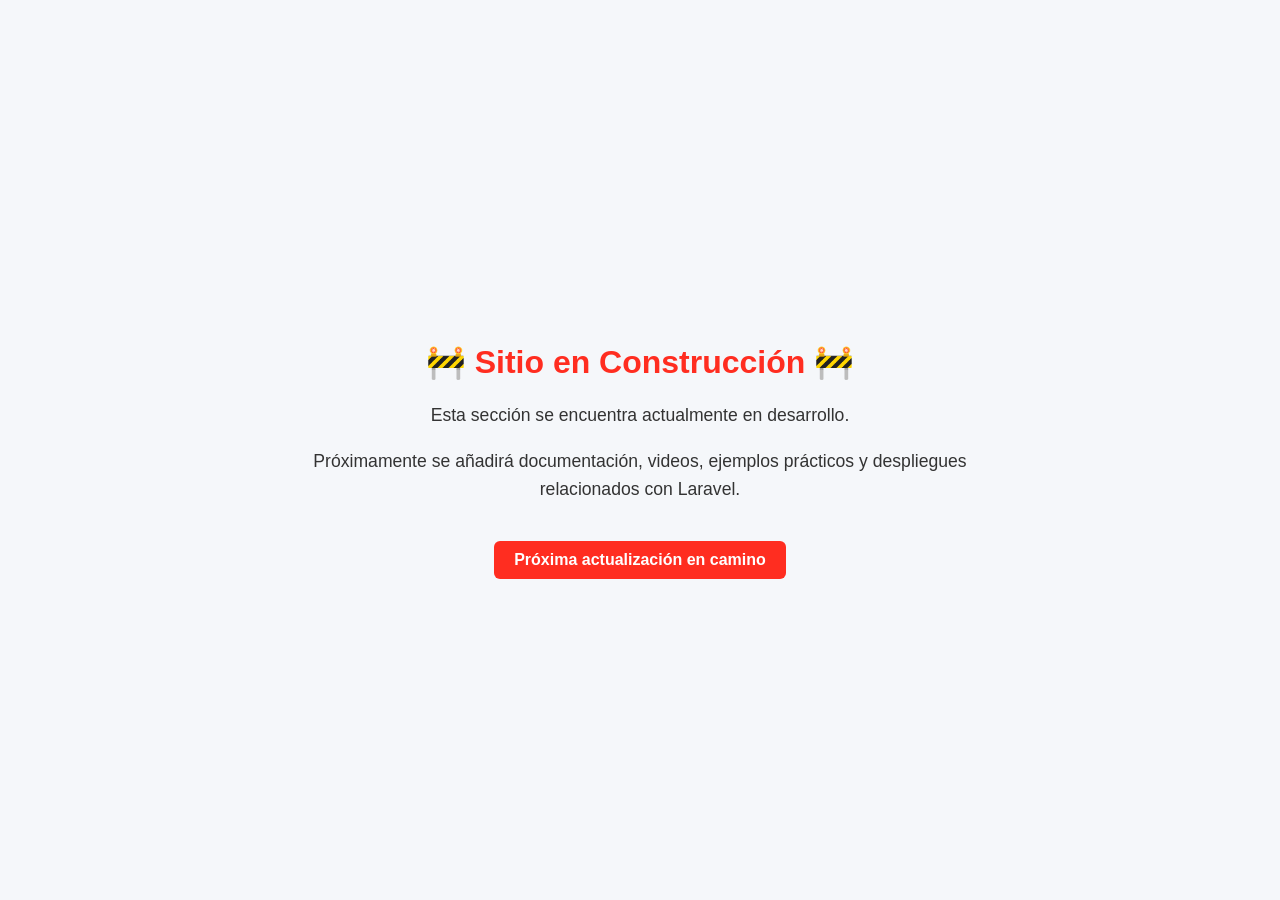
==== assets/laravel/laravel.html @ 6a2dc649 "estructura completada imagenes recibidas y creacion del dashboard" ====
<!DOCTYPE html>
<html lang="es">
<head>
    <meta charset="UTF-8">
    <meta name="viewport" content="width=device-width, initial-scale=1.0">
    <title>Sitio en Construcción</title>
    <style>
        body {
            margin: 0;
            font-family: Arial, sans-serif;
            background-color: #f5f7fa;
            color: #333;
            min-height: 100vh;
            display: flex;
            justify-content: center;
            align-items: center;
        }

        .container {
            text-align: center;
            padding: 40px;
            max-width: 700px;
        }

        h1 {
            color: #ff2d20;
            margin-bottom: 20px;
        }

        p {
            font-size: 1.1rem;
            line-height: 1.6;
        }

        .badge {
            display: inline-block;
            margin-top: 20px;
            padding: 10px 20px;
            background-color: #ff2d20;
            color: white;
            border-radius: 6px;
            font-weight: bold;
        }
    </style>
</head>
<body>
    <div class="container">
        <h1>🚧 Sitio en Construcción 🚧</h1>

        <p>
            Esta sección se encuentra actualmente en desarrollo.
        </p>

        <p>
            Próximamente se añadirá documentación, videos, ejemplos prácticos y despliegues relacionados con Laravel.
        </p>

        <div class="badge">
            Próxima actualización en camino
        </div>
    </div>
</body>
</html>
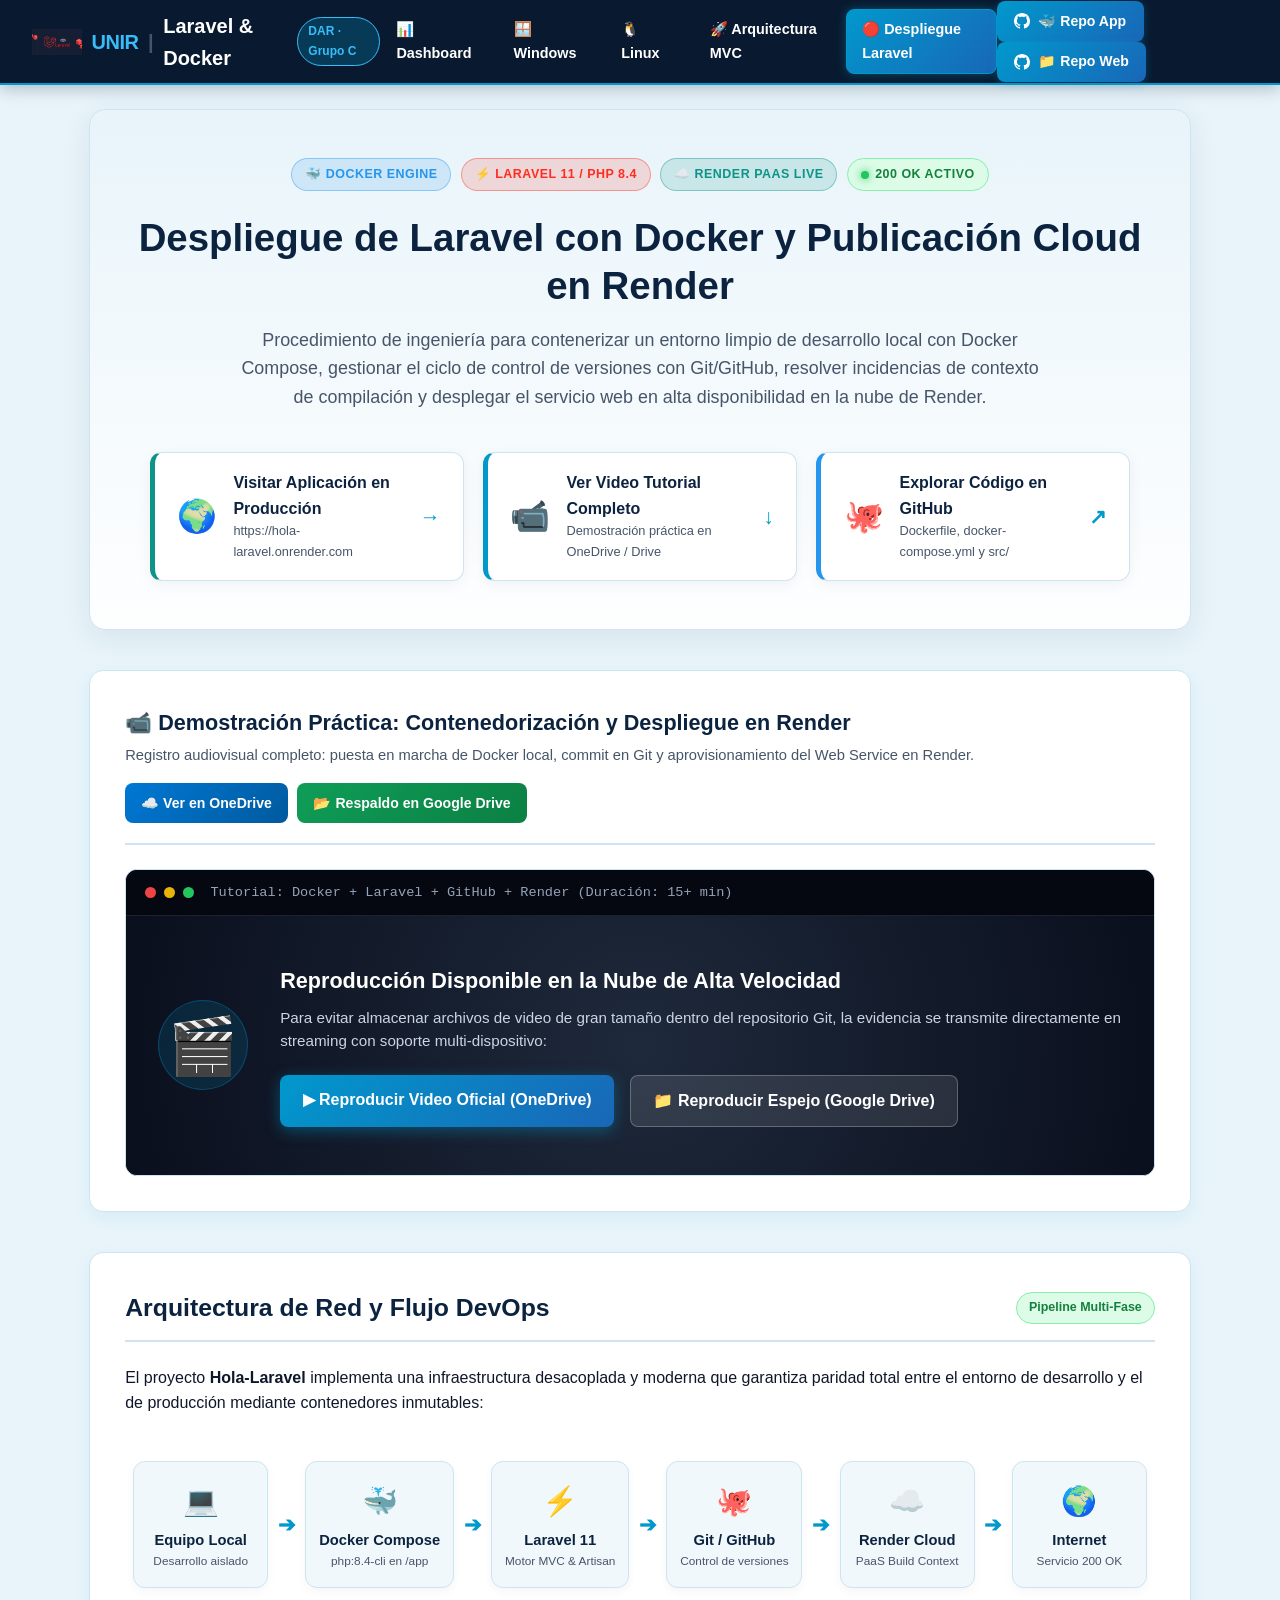
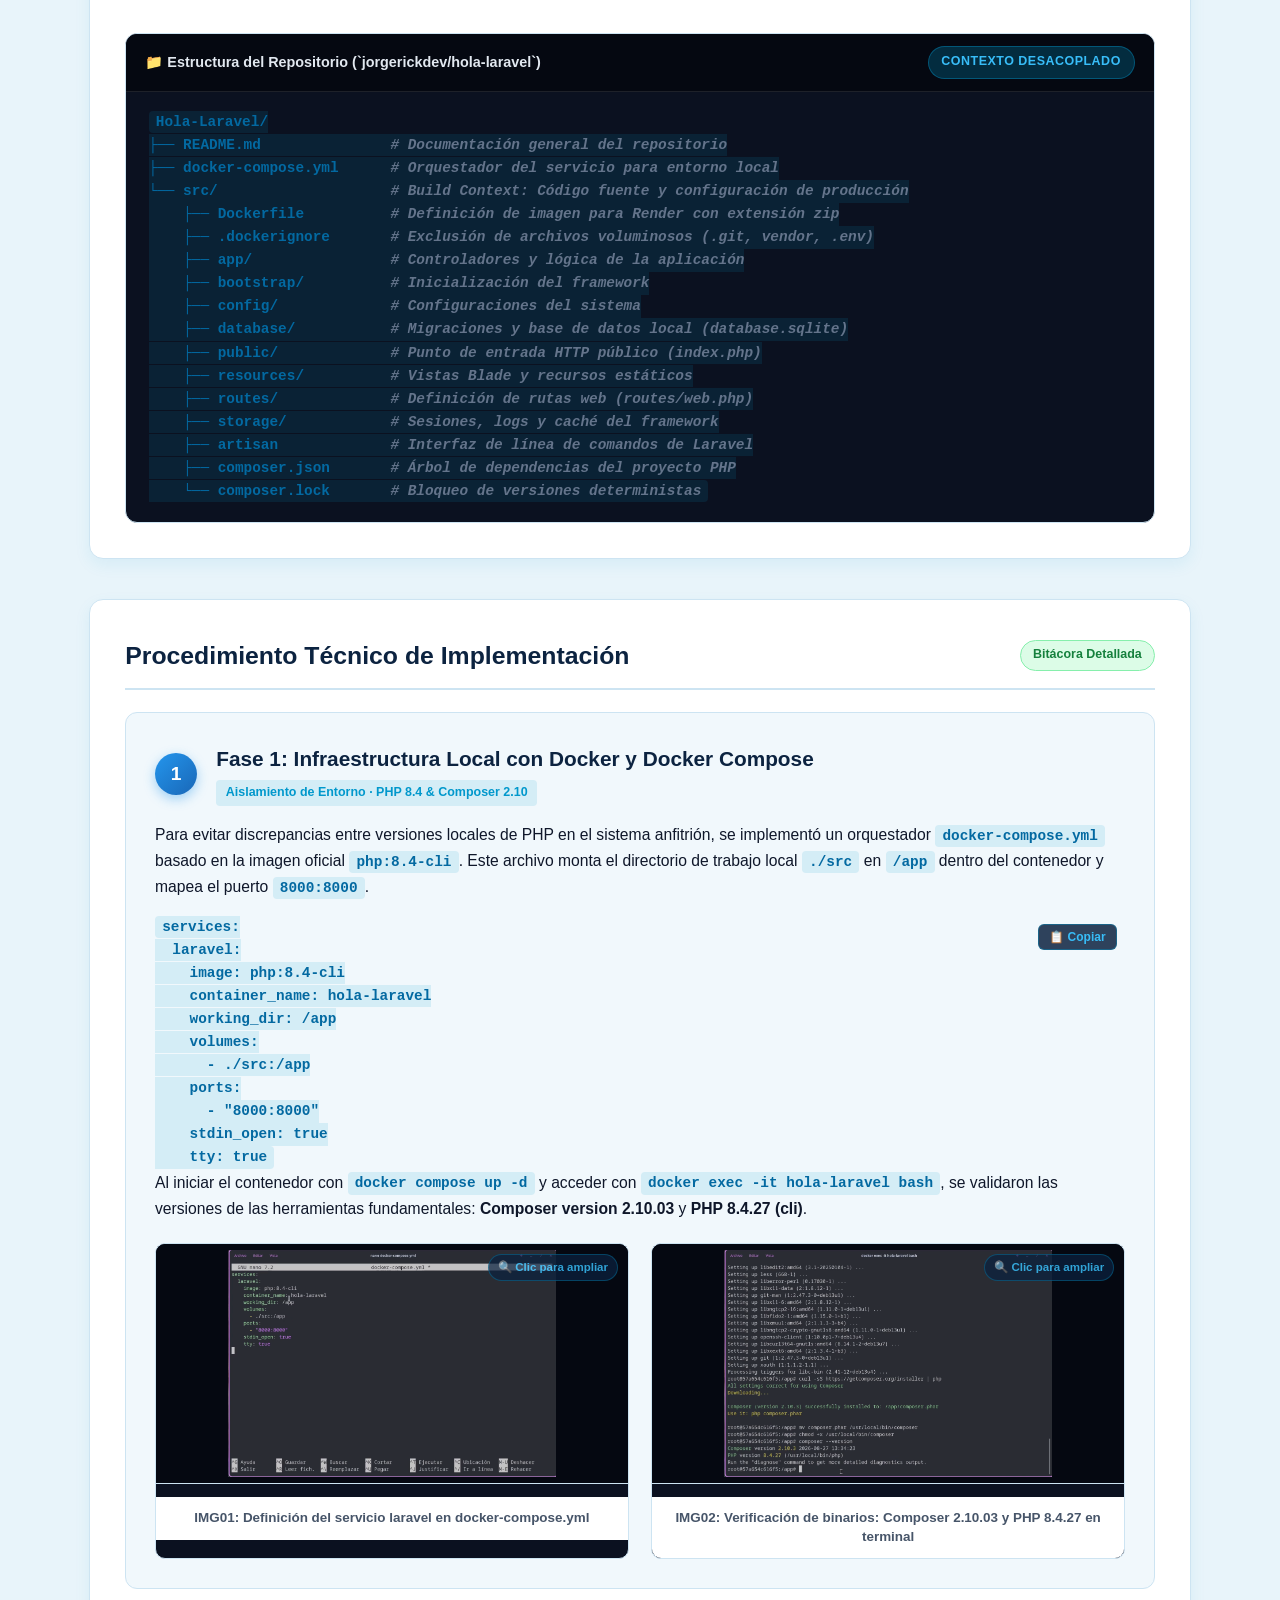
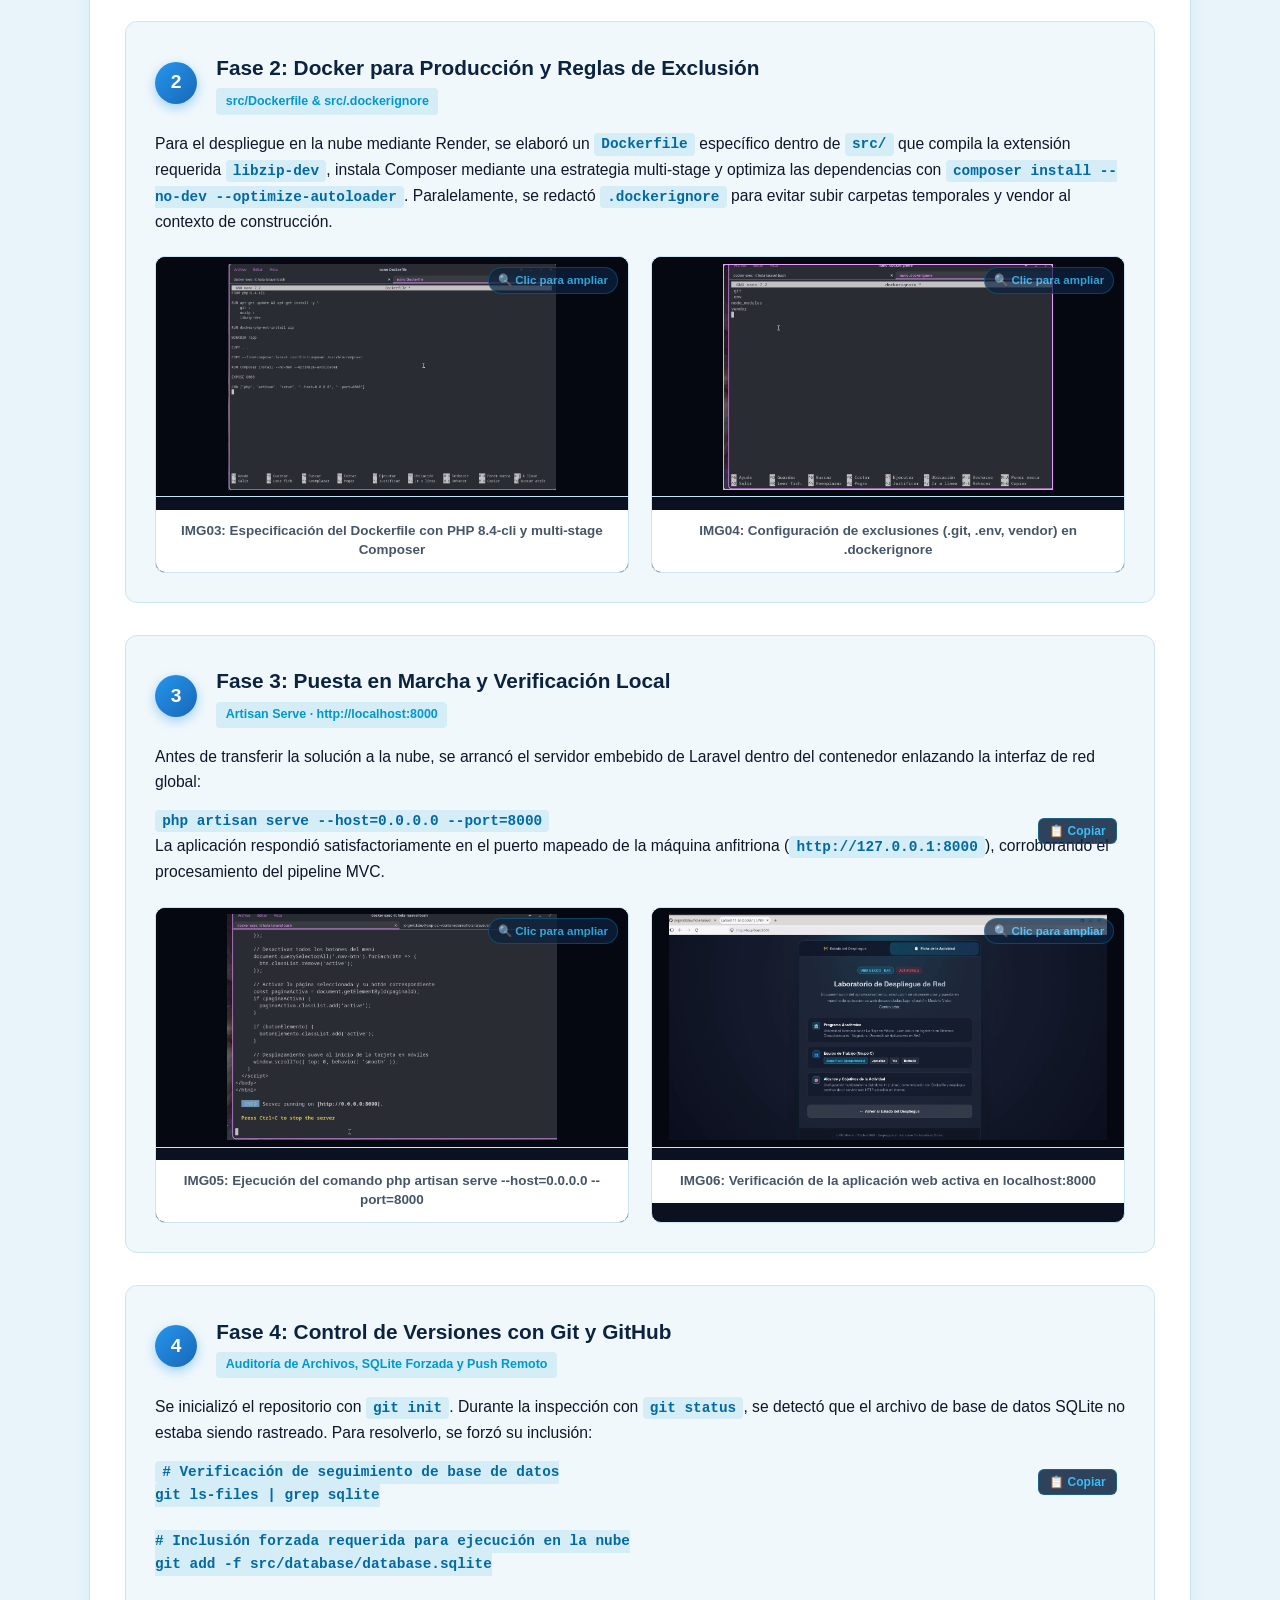
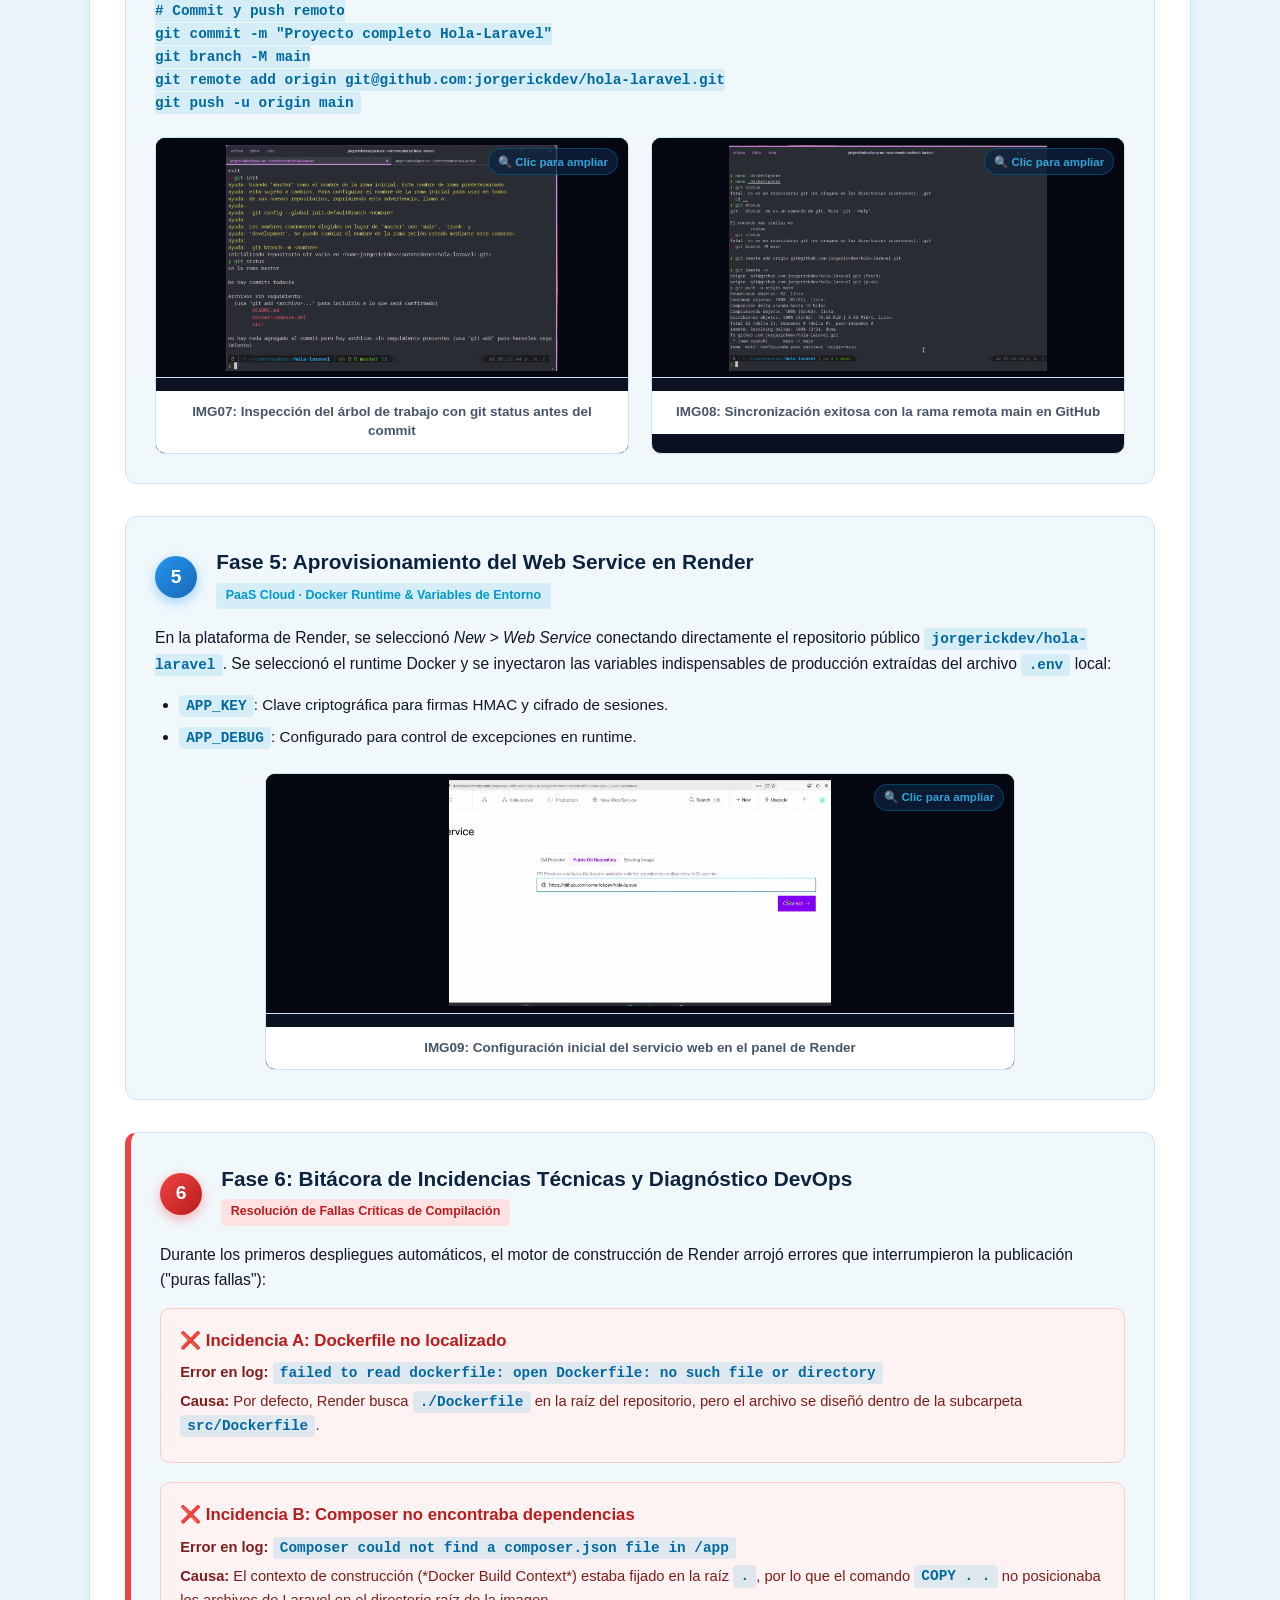
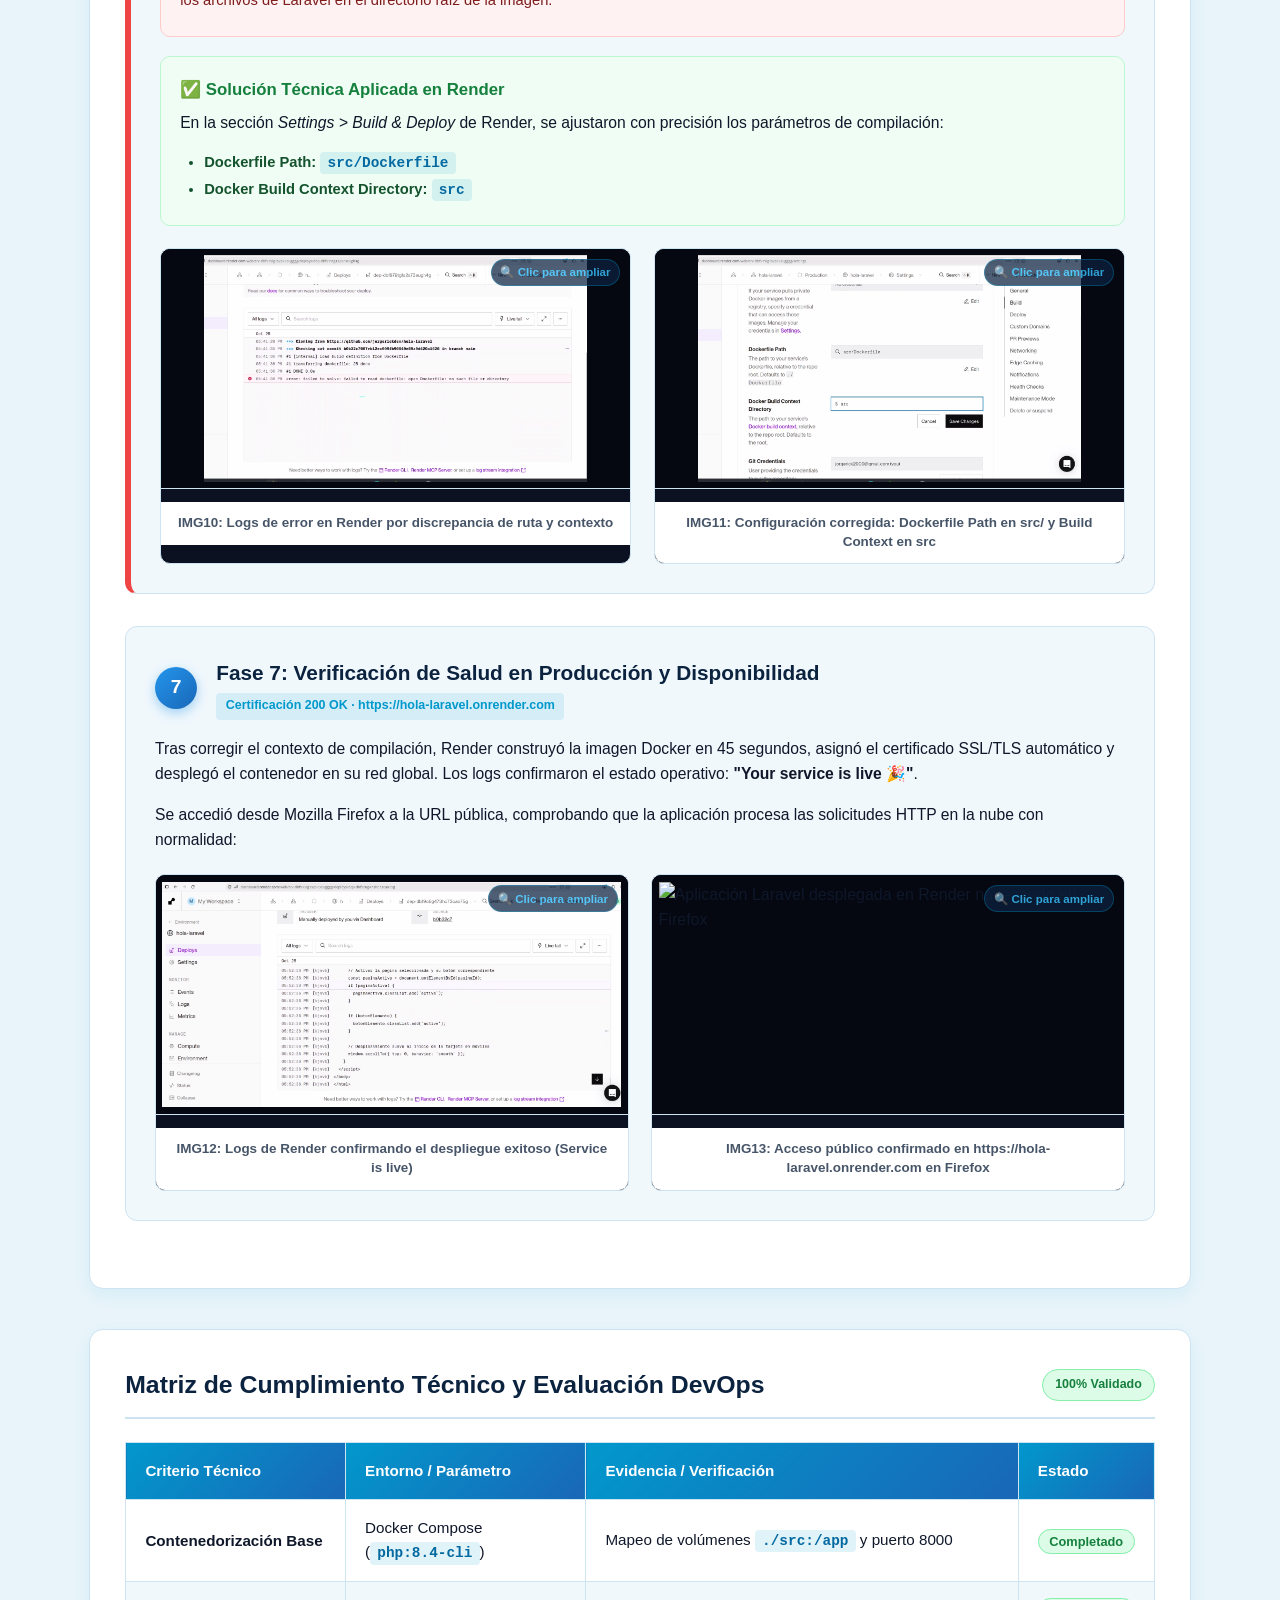
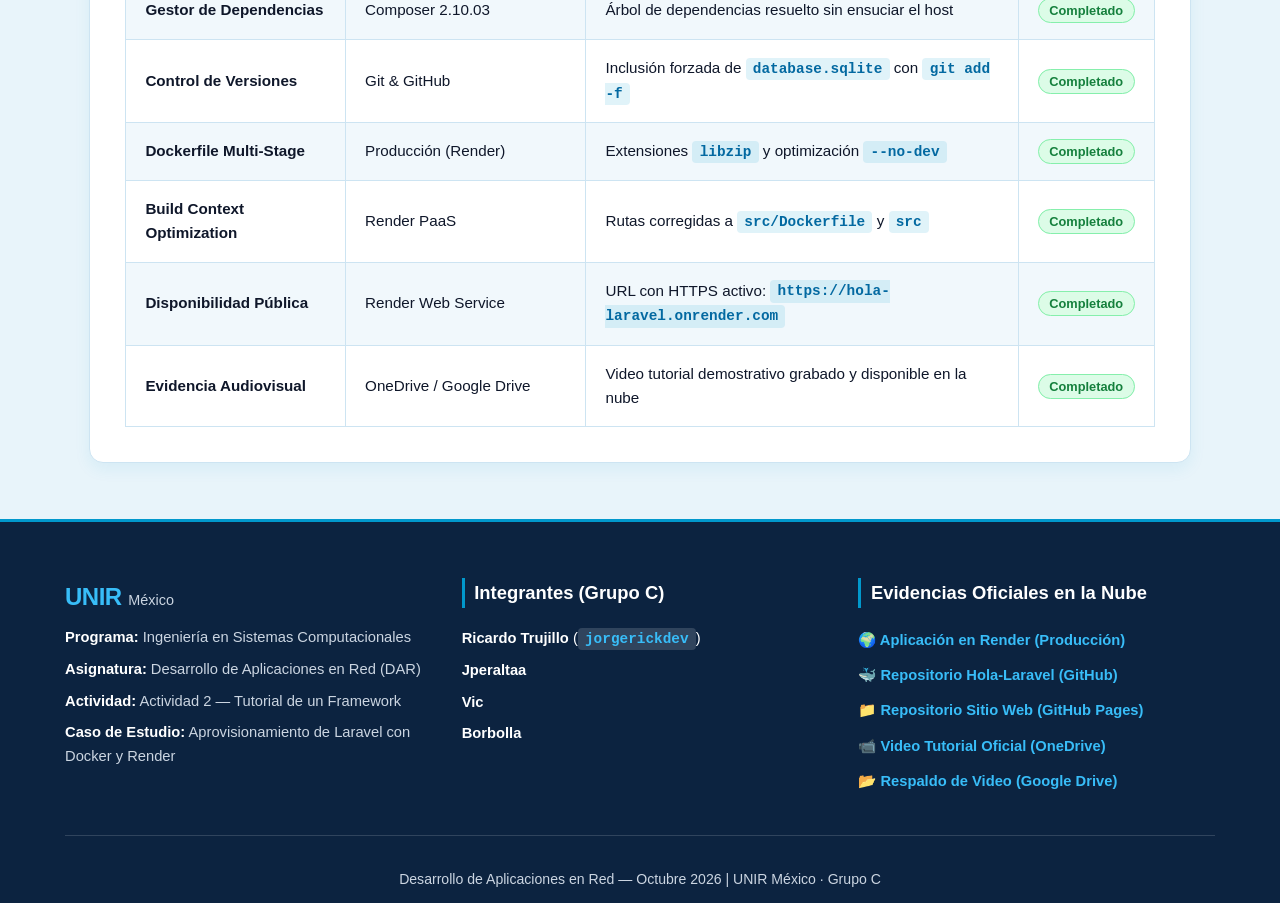
==== commit 2e196eab: "Micrositio de Laravel terminado y aplicacion terminada" ====
--- a/assets/laravel/laravel.html
+++ b/assets/laravel/laravel.html
@@ -1,63 +1,586 @@
 <!DOCTYPE html>
 <html lang="es">
 <head>
-    <meta charset="UTF-8">
-    <meta name="viewport" content="width=device-width, initial-scale=1.0">
-    <title>Sitio en Construcción</title>
-    <style>
-        body {
-            margin: 0;
-            font-family: Arial, sans-serif;
-            background-color: #f5f7fa;
-            color: #333;
-            min-height: 100vh;
-            display: flex;
-            justify-content: center;
-            align-items: center;
-        }
-
-        .container {
-            text-align: center;
-            padding: 40px;
-            max-width: 700px;
-        }
-
-        h1 {
-            color: #ff2d20;
-            margin-bottom: 20px;
-        }
-
-        p {
-            font-size: 1.1rem;
-            line-height: 1.6;
-        }
-
-        .badge {
-            display: inline-block;
-            margin-top: 20px;
-            padding: 10px 20px;
-            background-color: #ff2d20;
-            color: white;
-            border-radius: 6px;
-            font-weight: bold;
-        }
-    </style>
+  <meta charset="UTF-8">
+  <meta name="viewport" content="width=device-width, initial-scale=1.0">
+  <title>Despliegue de Laravel 11 con Docker y Render | UNIR - DAR Grupo C</title>
+  <!-- Estilos Globales Compartidos -->
+  <link rel="stylesheet" href="../styles.css">
+  <!-- Estilos Específicos del Módulo Laravel & Cloud -->
+  <link rel="stylesheet" href="styles.css">
 </head>
 <body>
-    <div class="container">
-        <h1>🚧 Sitio en Construcción 🚧</h1>
-
-        <p>
-            Esta sección se encuentra actualmente en desarrollo.
-        </p>
-
-        <p>
-            Próximamente se añadirá documentación, videos, ejemplos prácticos y despliegues relacionados con Laravel.
-        </p>
-
-        <div class="badge">
-            Próxima actualización en camino
-        </div>
+
+  <!-- Barra de Navegación Institucional Global -->
+  <header class="navbar">
+    <div class="brand">
+      <img src="../imagenes/logo_laravel.png" alt="Logo Laravel" class="nav-logo" onerror="this.style.display='none'">
+      <span class="brand-unir">UNIR</span>
+      <span class="brand-divider">|</span>
+      <span class="brand-laravel">Laravel & Docker</span>
+      <span class="badge-group">DAR · Grupo C</span>
     </div>
+    <nav class="nav-container">
+      <a href="../../index.html" class="nav-link">📊 Dashboard</a>
+      <a href="../windows/windows.html" class="nav-link">🪟 Windows</a>
+      <a href="../linux/linux.html" class="nav-link">🐧 Linux</a>
+      <a href="../../index.html#mvc" class="nav-link">🚀 Arquitectura MVC</a>
+      <a href="laravel.html" class="nav-link active">🔴 Despliegue Laravel</a>
+    </nav>
+    <div class="nav-actions">
+      <a href="https://github.com/jorgerickdev/hola-laravel" target="_blank" class="btn-github btn-github-docker" title="Repositorio de la Aplicación en GitHub">
+        <svg height="16" width="16" viewBox="0 0 16 16" fill="currentColor">
+          <path d="M8 0C3.58 0 0 3.58 0 8c0 3.54 2.29 6.53 5.47 7.59.4.07.55-.17.55-.38 0-.19-.01-.82-.01-1.49-2.01.37-2.53-.49-2.69-.94-.09-.23-.48-.94-.82-1.13-.28-.15-.68-.52-.01-.53.63-.01 1.08.58 1.23.82.72 1.21 1.87.87 2.33.66.07-.52.28-.87.51-1.07-1.78-.2-3.64-.89-3.64-3.95 0-.87.31-1.59.82-2.15-.08-.2-.36-1.02.08-2.12 0 0 .67-.21 2.2.82.64-.18 1.32-.27 2-.27.68 0 1.36.09 2 .27 1.53-1.04 2.2-.82 2.2-.82.44 1.1.16 1.92.08 2.12.51.56.82 1.27.82 2.15 0 3.07-1.87 3.75-3.65 3.95.29.25.54.73.54 1.48 0 1.07-.01 1.93-.01 2.2 0 .21.15.46.55.38A8.013 8.013 0 0016 8c0-4.42-3.58-8-8-8z"/>
+        </svg>
+        <span>🐳 Repo App</span>
+      </a>
+      <a href="https://github.com/jorgerickdev/DARact2_laravel-Deployment" target="_blank" class="btn-github" title="Repositorio del Sitio de Documentación">
+        <svg height="16" width="16" viewBox="0 0 16 16" fill="currentColor">
+          <path d="M8 0C3.58 0 0 3.58 0 8c0 3.54 2.29 6.53 5.47 7.59.4.07.55-.17.55-.38 0-.19-.01-.82-.01-1.49-2.01.37-2.53-.49-2.69-.94-.09-.23-.48-.94-.82-1.13-.28-.15-.68-.52-.01-.53.63-.01 1.08.58 1.23.82.72 1.21 1.87.87 2.33.66.07-.52.28-.87.51-1.07-1.78-.2-3.64-.89-3.64-3.95 0-.87.31-1.59.82-2.15-.08-.2-.36-1.02.08-2.12 0 0 .67-.21 2.2.82.64-.18 1.32-.27 2-.27.68 0 1.36.09 2 .27 1.53-1.04 2.2-.82 2.2-.82.44 1.1.16 1.92.08 2.12.51.56.82 1.27.82 2.15 0 3.07-1.87 3.75-3.65 3.95.29.25.54.73.54 1.48 0 1.07-.01 1.93-.01 2.2 0 .21.15.46.55.38A8.013 8.013 0 0016 8c0-4.42-3.58-8-8-8z"/>
+        </svg>
+        <span>📁 Repo Web</span>
+      </a>
+    </div>
+  </header>
+
+  <main class="container">
+
+    <!-- Hero / Portada Principal -->
+    <section class="hero hero-laravel">
+      <div class="hero-badge-row">
+        <span class="badge badge-docker">🐳 Docker Engine</span>
+        <span class="badge badge-laravel">⚡ Laravel 11 / PHP 8.4</span>
+        <span class="badge badge-render">☁️ Render PaaS Live</span>
+        <span class="badge badge-live"><span class="pulse-dot"></span> 200 OK Activo</span>
+      </div>
+      <h1>Despliegue de Laravel con Docker y Publicación Cloud en Render</h1>
+      <p class="hero-subtitle">
+        Procedimiento de ingeniería para contenerizar un entorno limpio de desarrollo local con Docker Compose, gestionar el ciclo de control de versiones con Git/GitHub, resolver incidencias de contexto de compilación y desplegar el servicio web en alta disponibilidad en la nube de Render.
+      </p>
+
+      <!-- Botones de Acción Inmediata (CTA) -->
+      <div class="hero-actions-grid">
+        <a href="https://hola-laravel.onrender.com" target="_blank" class="cta-btn cta-btn-render">
+          <span class="cta-icon">🌍</span>
+          <div class="cta-text">
+            <strong>Visitar Aplicación en Producción</strong>
+            <small>https://hola-laravel.onrender.com</small>
+          </div>
+          <span class="cta-arrow">→</span>
+        </a>
+
+        <a href="#video-section" class="cta-btn cta-btn-video">
+          <span class="cta-icon">📹</span>
+          <div class="cta-text">
+            <strong>Ver Video Tutorial Completo</strong>
+            <small>Demostración práctica en OneDrive / Drive</small>
+          </div>
+          <span class="cta-arrow">↓</span>
+        </a>
+
+        <a href="https://github.com/jorgerickdev/hola-laravel" target="_blank" class="cta-btn cta-btn-git">
+          <span class="cta-icon">🐙</span>
+          <div class="cta-text">
+            <strong>Explorar Código en GitHub</strong>
+            <small>Dockerfile, docker-compose.yml y src/</small>
+          </div>
+          <span class="cta-arrow">↗</span>
+        </a>
+      </div>
+    </section>
+
+    <!-- Reproductor Multimedia y Respaldos en la Nube -->
+    <section id="video-section" class="video-container-card">
+      <div class="video-header">
+        <div>
+          <h3>📹 Demostración Práctica: Contenedorización y Despliegue en Render</h3>
+          <p>Registro audiovisual completo: puesta en marcha de Docker local, commit en Git y aprovisionamiento del Web Service en Render.</p>
+        </div>
+        <div class="video-badges-actions">
+          <a href="https://1drv.ms/v/c/1629febfca0615c7/IQDMNj4BLqM3QJ90HHEnIODvAU_-VzFraaE0atP-KJ5CDhY?e=JnxJmZ" target="_blank" class="btn-cloud btn-cloud-onedrive">
+            ☁️ Ver en OneDrive
+          </a>
+          <a href="https://drive.google.com/file/d/1p2APaUTHZzPZKgGGRocLRFYxesdJd89o/view?usp=sharing" target="_blank" class="btn-cloud btn-cloud-drive">
+            📂 Respaldo en Google Drive
+          </a>
+        </div>
+      </div>
+      <div class="video-player-wrapper">
+        <div class="video-embed-card">
+          <div class="video-mockup-header">
+            <span class="dot red"></span>
+            <span class="dot yellow"></span>
+            <span class="dot green"></span>
+            <span class="video-title-bar">Tutorial: Docker + Laravel + GitHub + Render (Duración: 15+ min)</span>
+          </div>
+          <div class="video-cta-banner">
+            <div class="banner-icon">🎬</div>
+            <div class="banner-info">
+              <h4>Reproducción Disponible en la Nube de Alta Velocidad</h4>
+              <p>Para evitar almacenar archivos de video de gran tamaño dentro del repositorio Git, la evidencia se transmite directamente en streaming con soporte multi-dispositivo:</p>
+              <div class="banner-links">
+                <a href="https://1drv.ms/v/c/1629febfca0615c7/IQDMNj4BLqM3QJ90HHEnIODvAU_-VzFraaE0atP-KJ5CDhY?e=JnxJmZ" target="_blank" class="btn-play-primary">
+                  ▶ Reproducir Video Oficial (OneDrive)
+                </a>
+                <a href="https://drive.google.com/file/d/1p2APaUTHZzPZKgGGRocLRFYxesdJd89o/view?usp=sharing" target="_blank" class="btn-play-secondary">
+                  📁 Reproducir Espejo (Google Drive)
+                </a>
+              </div>
+            </div>
+          </div>
+        </div>
+      </div>
+    </section>
+
+    <!-- Arquitectura de Red y Pipeline DevOps -->
+    <section class="card">
+      <div class="card-header">
+        <h2>Arquitectura de Red y Flujo DevOps</h2>
+        <span class="tag-status">Pipeline Multi-Fase</span>
+      </div>
+      <p class="section-lead">
+        El proyecto <strong>Hola-Laravel</strong> implementa una infraestructura desacoplada y moderna que garantiza paridad total entre el entorno de desarrollo y el de producción mediante contenedores inmutables:
+      </p>
+
+      <!-- Diagrama de Flujo -->
+      <div class="pipeline-container">
+        <div class="pipeline-step">
+          <div class="step-icon">💻</div>
+          <div class="step-label">Equipo Local</div>
+          <div class="step-sub">Desarrollo aislado</div>
+        </div>
+        <div class="pipeline-arrow">➔</div>
+        <div class="pipeline-step step-docker">
+          <div class="step-icon">🐳</div>
+          <div class="step-label">Docker Compose</div>
+          <div class="step-sub">php:8.4-cli en /app</div>
+        </div>
+        <div class="pipeline-arrow">➔</div>
+        <div class="pipeline-step step-laravel">
+          <div class="step-icon">⚡</div>
+          <div class="step-label">Laravel 11</div>
+          <div class="step-sub">Motor MVC & Artisan</div>
+        </div>
+        <div class="pipeline-arrow">➔</div>
+        <div class="pipeline-step step-git">
+          <div class="step-icon">🐙</div>
+          <div class="step-label">Git / GitHub</div>
+          <div class="step-sub">Control de versiones</div>
+        </div>
+        <div class="pipeline-arrow">➔</div>
+        <div class="pipeline-step step-render">
+          <div class="step-icon">☁️</div>
+          <div class="step-label">Render Cloud</div>
+          <div class="step-sub">PaaS Build Context</div>
+        </div>
+        <div class="pipeline-arrow">➔</div>
+        <div class="pipeline-step step-live">
+          <div class="step-icon">🌍</div>
+          <div class="step-label">Internet</div>
+          <div class="step-sub">Servicio 200 OK</div>
+        </div>
+      </div>
+
+      <!-- Jerarquía de Archivos -->
+      <div class="tree-box">
+        <div class="tree-header">
+          <span>📁 Estructura del Repositorio (`jorgerickdev/hola-laravel`)</span>
+          <span class="badge badge-info">Contexto Desacoplado</span>
+        </div>
+        <pre class="tree-code"><code>Hola-Laravel/
+├── README.md               <span class="code-comment"># Documentación general del repositorio</span>
+├── docker-compose.yml      <span class="code-comment"># Orquestador del servicio para entorno local</span>
+└── src/                    <span class="code-comment"># Build Context: Código fuente y configuración de producción</span>
+    ├── Dockerfile          <span class="code-comment"># Definición de imagen para Render con extensión zip</span>
+    ├── .dockerignore       <span class="code-comment"># Exclusión de archivos voluminosos (.git, vendor, .env)</span>
+    ├── app/                <span class="code-comment"># Controladores y lógica de la aplicación</span>
+    ├── bootstrap/          <span class="code-comment"># Inicialización del framework</span>
+    ├── config/             <span class="code-comment"># Configuraciones del sistema</span>
+    ├── database/           <span class="code-comment"># Migraciones y base de datos local (database.sqlite)</span>
+    ├── public/             <span class="code-comment"># Punto de entrada HTTP público (index.php)</span>
+    ├── resources/          <span class="code-comment"># Vistas Blade y recursos estáticos</span>
+    ├── routes/             <span class="code-comment"># Definición de rutas web (routes/web.php)</span>
+    ├── storage/            <span class="code-comment"># Sesiones, logs y caché del framework</span>
+    ├── artisan             <span class="code-comment"># Interfaz de línea de comandos de Laravel</span>
+    ├── composer.json       <span class="code-comment"># Árbol de dependencias del proyecto PHP</span>
+    └── composer.lock       <span class="code-comment"># Bloqueo de versiones deterministas</span></code></pre>
+      </div>
+    </section>
+
+    <!-- Fases Técnicas y Galería de Evidencias (13 Imágenes) -->
+    <section class="card">
+      <div class="card-header">
+        <h2>Procedimiento Técnico de Implementación</h2>
+        <span class="tag-status">Bitácora Detallada</span>
+      </div>
+
+      <!-- Fase 1 -->
+      <article class="step-card">
+        <div class="step-header">
+          <span class="step-num step-docker-bg">1</span>
+          <div>
+            <h3>Fase 1: Infraestructura Local con Docker y Docker Compose</h3>
+            <span class="step-tag">Aislamiento de Entorno · PHP 8.4 & Composer 2.10</span>
+          </div>
+        </div>
+        <p>
+          Para evitar discrepancias entre versiones locales de PHP en el sistema anfitrión, se implementó un orquestador <code>docker-compose.yml</code> basado en la imagen oficial <code>php:8.4-cli</code>. Este archivo monta el directorio de trabajo local <code>./src</code> en <code>/app</code> dentro del contenedor y mapea el puerto <code>8000:8000</code>.
+        </p>
+        <pre><code>services:
+  laravel:
+    image: php:8.4-cli
+    container_name: hola-laravel
+    working_dir: /app
+    volumes:
+      - ./src:/app
+    ports:
+      - "8000:8000"
+    stdin_open: true
+    tty: true</code></pre>
+        <p>
+          Al iniciar el contenedor con <code>docker compose up -d</code> y acceder con <code>docker exec -it hola-laravel bash</code>, se validaron las versiones de las herramientas fundamentales: <strong>Composer version 2.10.03</strong> y <strong>PHP 8.4.27 (cli)</strong>.
+        </p>
+        <div class="img-grid">
+          <figure class="img-wrapper">
+            <img src="imagenes/01_laravel.png" alt="Código de docker-compose.yml para entorno local">
+            <figcaption class="img-caption">IMG01: Definición del servicio laravel en docker-compose.yml</figcaption>
+          </figure>
+          <figure class="img-wrapper">
+            <img src="imagenes/02_laravel.png" alt="Verificación de versiones Composer 2.10.03 y PHP 8.4.27">
+            <figcaption class="img-caption">IMG02: Verificación de binarios: Composer 2.10.03 y PHP 8.4.27 en terminal</figcaption>
+          </figure>
+        </div>
+      </article>
+
+      <!-- Fase 2 -->
+      <article class="step-card">
+        <div class="step-header">
+          <span class="step-num step-docker-bg">2</span>
+          <div>
+            <h3>Fase 2: Docker para Producción y Reglas de Exclusión</h3>
+            <span class="step-tag">src/Dockerfile & src/.dockerignore</span>
+          </div>
+        </div>
+        <p>
+          Para el despliegue en la nube mediante Render, se elaboró un <code>Dockerfile</code> específico dentro de <code>src/</code> que compila la extensión requerida <code>libzip-dev</code>, instala Composer mediante una estrategia multi-stage y optimiza las dependencias con <code>composer install --no-dev --optimize-autoloader</code>. Paralelamente, se redactó <code>.dockerignore</code> para evitar subir carpetas temporales y vendor al contexto de construcción.
+        </p>
+        <div class="img-grid">
+          <figure class="img-wrapper">
+            <img src="imagenes/03_laravel.png" alt="Código del Dockerfile para producción">
+            <figcaption class="img-caption">IMG03: Especificación del Dockerfile con PHP 8.4-cli y multi-stage Composer</figcaption>
+          </figure>
+          <figure class="img-wrapper">
+            <img src="imagenes/04_laravel.png" alt="Reglas de exclusión en .dockerignore">
+            <figcaption class="img-caption">IMG04: Configuración de exclusiones (.git, .env, vendor) en .dockerignore</figcaption>
+          </figure>
+        </div>
+      </article>
+
+      <!-- Fase 3 -->
+      <article class="step-card">
+        <div class="step-header">
+          <span class="step-num step-docker-bg">3</span>
+          <div>
+            <h3>Fase 3: Puesta en Marcha y Verificación Local</h3>
+            <span class="step-tag">Artisan Serve · http://localhost:8000</span>
+          </div>
+        </div>
+        <p>
+          Antes de transferir la solución a la nube, se arrancó el servidor embebido de Laravel dentro del contenedor enlazando la interfaz de red global:
+        </p>
+        <pre><code>php artisan serve --host=0.0.0.0 --port=8000</code></pre>
+        <p>
+          La aplicación respondió satisfactoriamente en el puerto mapeado de la máquina anfitriona (<code>http://127.0.0.1:8000</code>), corroborando el procesamiento del pipeline MVC.
+        </p>
+        <div class="img-grid">
+          <figure class="img-wrapper">
+            <img src="imagenes/05_laravel.png" alt="Servidor Artisan arrancando en el contenedor">
+            <figcaption class="img-caption">IMG05: Ejecución del comando php artisan serve --host=0.0.0.0 --port=8000</figcaption>
+          </figure>
+          <figure class="img-wrapper">
+            <img src="imagenes/06_laravel.png" alt="Aplicación Laravel respondiendo en el navegador local">
+            <figcaption class="img-caption">IMG06: Verificación de la aplicación web activa en localhost:8000</figcaption>
+          </figure>
+        </div>
+      </article>
+
+      <!-- Fase 4 -->
+      <article class="step-card">
+        <div class="step-header">
+          <span class="step-num step-docker-bg">4</span>
+          <div>
+            <h3>Fase 4: Control de Versiones con Git y GitHub</h3>
+            <span class="step-tag">Auditoría de Archivos, SQLite Forzada y Push Remoto</span>
+          </div>
+        </div>
+        <p>
+          Se inicializó el repositorio con <code>git init</code>. Durante la inspección con <code>git status</code>, se detectó que el archivo de base de datos SQLite no estaba siendo rastreado. Para resolverlo, se forzó su inclusión:
+        </p>
+        <pre><code># Verificación de seguimiento de base de datos
+git ls-files | grep sqlite
+
+# Inclusión forzada requerida para ejecución en la nube
+git add -f src/database/database.sqlite
+
+# Commit y push remoto
+git commit -m "Proyecto completo Hola-Laravel"
+git branch -M main
+git remote add origin git@github.com:jorgerickdev/hola-laravel.git
+git push -u origin main</code></pre>
+        <div class="img-grid">
+          <figure class="img-wrapper">
+            <img src="imagenes/07_laravel.png" alt="Revisión con git status antes del commit">
+            <figcaption class="img-caption">IMG07: Inspección del árbol de trabajo con git status antes del commit</figcaption>
+          </figure>
+          <figure class="img-wrapper">
+            <img src="imagenes/08_laravel.png" alt="Primer git push exitoso al repositorio remoto">
+            <figcaption class="img-caption">IMG08: Sincronización exitosa con la rama remota main en GitHub</figcaption>
+          </figure>
+        </div>
+      </article>
+
+      <!-- Fase 5 -->
+      <article class="step-card">
+        <div class="step-header">
+          <span class="step-num step-docker-bg">5</span>
+          <div>
+            <h3>Fase 5: Aprovisionamiento del Web Service en Render</h3>
+            <span class="step-tag">PaaS Cloud · Docker Runtime & Variables de Entorno</span>
+          </div>
+        </div>
+        <p>
+          En la plataforma de Render, se seleccionó <em>New &gt; Web Service</em> conectando directamente el repositorio público <code>jorgerickdev/hola-laravel</code>. Se seleccionó el runtime Docker y se inyectaron las variables indispensables de producción extraídas del archivo <code>.env</code> local:
+        </p>
+        <ul class="step-list">
+          <li><code>APP_KEY</code>: Clave criptográfica para firmas HMAC y cifrado de sesiones.</li>
+          <li><code>APP_DEBUG</code>: Configurado para control de excepciones en runtime.</li>
+        </ul>
+        <div class="img-grid single-img">
+          <figure class="img-wrapper">
+            <img src="imagenes/09_laravel.png" alt="Creación del Web Service en el dashboard de Render">
+            <figcaption class="img-caption">IMG09: Configuración inicial del servicio web en el panel de Render</figcaption>
+          </figure>
+        </div>
+      </article>
+
+      <!-- Fase 6: Incidencias Resueltas -->
+      <article class="step-card step-card-alert">
+        <div class="step-header">
+          <span class="step-num step-alert-bg">6</span>
+          <div>
+            <h3>Fase 6: Bitácora de Incidencias Técnicas y Diagnóstico DevOps</h3>
+            <span class="step-tag" style="background:#fee2e2; color:#b91c1c; border-color:#fca5a5;">Resolución de Fallas Críticas de Compilación</span>
+          </div>
+        </div>
+        <p>
+          Durante los primeros despliegues automáticos, el motor de construcción de Render arrojó errores que interrumpieron la publicación ("puras fallas"):
+        </p>
+
+        <div class="incident-box error-box">
+          <h4>❌ Incidencia A: Dockerfile no localizado</h4>
+          <p><strong>Error en log:</strong> <code>failed to read dockerfile: open Dockerfile: no such file or directory</code></p>
+          <p><strong>Causa:</strong> Por defecto, Render busca <code>./Dockerfile</code> en la raíz del repositorio, pero el archivo se diseñó dentro de la subcarpeta <code>src/Dockerfile</code>.</p>
+        </div>
+
+        <div class="incident-box error-box">
+          <h4>❌ Incidencia B: Composer no encontraba dependencias</h4>
+          <p><strong>Error en log:</strong> <code>Composer could not find a composer.json file in /app</code></p>
+          <p><strong>Causa:</strong> El contexto de construcción (*Docker Build Context*) estaba fijado en la raíz <code>.</code>, por lo que el comando <code>COPY . .</code> no posicionaba los archivos de Laravel en el directorio raíz de la imagen.</p>
+        </div>
+
+        <div class="incident-box success-box">
+          <h4>✅ Solución Técnica Aplicada en Render</h4>
+          <p>En la sección <em>Settings &gt; Build &amp; Deploy</em> de Render, se ajustaron con precisión los parámetros de compilación:</p>
+          <ul>
+            <li><strong>Dockerfile Path:</strong> <code>src/Dockerfile</code></li>
+            <li><strong>Docker Build Context Directory:</strong> <code>src</code></li>
+          </ul>
+        </div>
+
+        <div class="img-grid">
+          <figure class="img-wrapper">
+            <img src="imagenes/10_laravel.png" alt="Registro de fallas de compilación en Render">
+            <figcaption class="img-caption">IMG10: Logs de error en Render por discrepancia de ruta y contexto</figcaption>
+          </figure>
+          <figure class="img-wrapper">
+            <img src="imagenes/11_laravel.png" alt="Ajuste de Dockerfile Path y Build Context en Render">
+            <figcaption class="img-caption">IMG11: Configuración corregida: Dockerfile Path en src/ y Build Context en src</figcaption>
+          </figure>
+        </div>
+      </article>
+
+      <!-- Fase 7 -->
+      <article class="step-card">
+        <div class="step-header">
+          <span class="step-num step-docker-bg">7</span>
+          <div>
+            <h3>Fase 7: Verificación de Salud en Producción y Disponibilidad</h3>
+            <span class="step-tag">Certificación 200 OK · https://hola-laravel.onrender.com</span>
+          </div>
+        </div>
+        <p>
+          Tras corregir el contexto de compilación, Render construyó la imagen Docker en 45 segundos, asignó el certificado SSL/TLS automático y desplegó el contenedor en su red global. Los logs confirmaron el estado operativo: <strong>"Your service is live 🎉"</strong>.
+        </p>
+        <p>
+          Se accedió desde Mozilla Firefox a la URL pública, comprobando que la aplicación procesa las solicitudes HTTP en la nube con normalidad:
+        </p>
+        <div class="img-grid">
+          <figure class="img-wrapper">
+            <img src="imagenes/12_laravel.png" alt="Logs de Render confirmando que el servicio está vivo">
+            <figcaption class="img-caption">IMG12: Logs de Render confirmando el despliegue exitoso (Service is live)</figcaption>
+          </figure>
+          <figure class="img-wrapper">
+            <img src="imagenes/13_laravel.png" alt="Aplicación Laravel desplegada en Render navegando en Firefox">
+            <figcaption class="img-caption">IMG13: Acceso público confirmado en https://hola-laravel.onrender.com en Firefox</figcaption>
+          </figure>
+        </div>
+      </article>
+
+    </section>
+
+    <!-- Tabla Comparativa y Checklist de Calidad -->
+    <section class="card">
+      <div class="card-header">
+        <h2>Matriz de Cumplimiento Técnico y Evaluación DevOps</h2>
+        <span class="tag-status">100% Validado</span>
+      </div>
+      <div class="table-container">
+        <table>
+          <thead>
+            <tr>
+              <th>Criterio Técnico</th>
+              <th>Entorno / Parámetro</th>
+              <th>Evidencia / Verificación</th>
+              <th>Estado</th>
+            </tr>
+          </thead>
+          <tbody>
+            <tr>
+              <td><strong>Contenedorización Base</strong></td>
+              <td>Docker Compose (<code>php:8.4-cli</code>)</td>
+              <td>Mapeo de volúmenes <code>./src:/app</code> y puerto 8000</td>
+              <td><span class="badge-status-ok">Completado</span></td>
+            </tr>
+            <tr>
+              <td><strong>Gestor de Dependencias</strong></td>
+              <td>Composer 2.10.03</td>
+              <td>Árbol de dependencias resuelto sin ensuciar el host</td>
+              <td><span class="badge-status-ok">Completado</span></td>
+            </tr>
+            <tr>
+              <td><strong>Control de Versiones</strong></td>
+              <td>Git &amp; GitHub</td>
+              <td>Inclusión forzada de <code>database.sqlite</code> con <code>git add -f</code></td>
+              <td><span class="badge-status-ok">Completado</span></td>
+            </tr>
+            <tr>
+              <td><strong>Dockerfile Multi-Stage</strong></td>
+              <td>Producción (Render)</td>
+              <td>Extensiones <code>libzip</code> y optimización <code>--no-dev</code></td>
+              <td><span class="badge-status-ok">Completado</span></td>
+            </tr>
+            <tr>
+              <td><strong>Build Context Optimization</strong></td>
+              <td>Render PaaS</td>
+              <td>Rutas corregidas a <code>src/Dockerfile</code> y <code>src</code></td>
+              <td><span class="badge-status-ok">Completado</span></td>
+            </tr>
+            <tr>
+              <td><strong>Disponibilidad Pública</strong></td>
+              <td>Render Web Service</td>
+              <td>URL con HTTPS activo: <code>https://hola-laravel.onrender.com</code></td>
+              <td><span class="badge-status-ok">Completado</span></td>
+            </tr>
+            <tr>
+              <td><strong>Evidencia Audiovisual</strong></td>
+              <td>OneDrive / Google Drive</td>
+              <td>Video tutorial demostrativo grabado y disponible en la nube</td>
+              <td><span class="badge-status-ok">Completado</span></td>
+            </tr>
+          </tbody>
+        </table>
+      </div>
+    </section>
+
+  </main>
+
+  <!-- Modal Interactivo Lightbox para Visualización en Pantalla Completa -->
+  <div id="lightboxOverlay" class="lightbox-overlay" onclick="cerrarLightbox(event)">
+    <div class="lightbox-wrapper">
+      <button class="lightbox-close-btn" onclick="forzarCerrarLightbox()" title="Cerrar (Esc)">&times;</button>
+      <img id="lightboxImg" class="lightbox-img" src="" alt="Captura ampliada en alta resolución">
+      <div id="lightboxCaption" class="lightbox-caption"></div>
+      <span class="lightbox-hint">Presiona ESC o haz clic fuera para cerrar</span>
+    </div>
+  </div>
+
+  <!-- Pie de Página Institucional (3 Columnas con Alto Contraste) -->
+  <footer class="footer-global">
+    <div class="footer-container">
+      
+      <!-- Columna 1: Datos Académicos -->
+      <div class="footer-col">
+        <div class="footer-brand">
+          <span class="brand-unir">UNIR</span>
+          <span class="brand-sub">México</span>
+        </div>
+        <p><strong>Programa:</strong> Ingeniería en Sistemas Computacionales</p>
+        <p><strong>Asignatura:</strong> Desarrollo de Aplicaciones en Red (DAR)</p>
+        <p><strong>Actividad:</strong> Actividad 2 — Tutorial de un Framework</p>
+        <p><strong>Caso de Estudio:</strong> Aprovisionamiento de Laravel con Docker y Render</p>
+      </div>
+
+      <!-- Columna 2: Equipo de Trabajo -->
+      <div class="footer-col">
+        <h4>Integrantes (Grupo C)</h4>
+        <ul class="team-list">
+          <li><strong>Ricardo Trujillo</strong> (<code>jorgerickdev</code>)</li>
+          <li><strong>Jperaltaa</strong></li>
+          <li><strong>Vic</strong></li>
+          <li><strong>Borbolla</strong></li>
+        </ul>
+      </div>
+
+      <!-- Columna 3: Enlaces y Evidencias Oficiales -->
+      <div class="footer-col">
+        <h4>Evidencias Oficiales en la Nube</h4>
+        <ul class="links-list">
+          <li>
+            <a href="https://hola-laravel.onrender.com" target="_blank">
+              🌍 Aplicación en Render (Producción)
+            </a>
+          </li>
+          <li>
+            <a href="https://github.com/jorgerickdev/hola-laravel" target="_blank">
+              🐳 Repositorio Hola-Laravel (GitHub)
+            </a>
+          </li>
+          <li>
+            <a href="https://github.com/jorgerickdev/DARact2_laravel-Deployment" target="_blank">
+              📁 Repositorio Sitio Web (GitHub Pages)
+            </a>
+          </li>
+          <li>
+            <a href="https://1drv.ms/v/c/1629febfca0615c7/IQDMNj4BLqM3QJ90HHEnIODvAU_-VzFraaE0atP-KJ5CDhY?e=JnxJmZ" target="_blank">
+              📹 Video Tutorial Oficial (OneDrive)
+            </a>
+          </li>
+          <li>
+            <a href="https://drive.google.com/file/d/1p2APaUTHZzPZKgGGRocLRFYxesdJd89o/view?usp=sharing" target="_blank">
+              📂 Respaldo de Video (Google Drive)
+            </a>
+          </li>
+        </ul>
+      </div>
+
+    </div>
+
+    <div class="footer-bottom">
+      <p>Desarrollo de Aplicaciones en Red — Octubre 2026 | UNIR México · Grupo C</p>
+    </div>
+  </footer>
+
+  <!-- Script Interactivo del Módulo -->
+  <script src="code.js"></script>
 </body>
-</html>+</html>
--- a/assets/styles.css
+++ b/assets/styles.css
@@ -0,0 +1,751 @@
+/* ==========================================================================
+   Variables de Tema - Identidad UNIR (Alto Contraste & Fondo Claro)
+   ========================================================================== */
+:root {
+  /* Identidad Institucional UNIR */
+  --unir-blue: #0198cc;
+  --unir-navy: #1967b7;
+  --unir-dark-navy: #0c2340;
+  --unir-gradient: linear-gradient(135deg, #0198cc 0%, #1967b7 100%);
+  --unir-nav-bg: #091a30;
+
+  /* Colores de Acento */
+  --laravel-red: #ff2d20;
+  --win-blue: #0078d4;
+  --linux-orange: #e95420;
+
+  /* Fondos (Body Claro & Tarjetas Blancas) */
+  --bg-body: #e8f4fa;           /* Azul claro suave del logo UNIR */
+  --card-bg: #ffffff;           /* Tarjetas en blanco limpio */
+  --card-inner: #f1f8fc;        /* Cajas internas en azul muy tenue */
+  --border-color: #cde4f2;      /* Bordes suaves */
+  --border-focus: #0198cc;
+
+  /* Tipografía de Alto Contraste */
+  --text-dark: #0f172a;         /* Texto principal oscuro para fondo claro */
+  --text-muted-dark: #475569;   /* Texto secundario legible */
+  --text-light: #ffffff;        /* Texto blanco puro para Header y Footer */
+  --text-light-muted: #cbd5e1;  /* Texto blanco suave para subtítulos del Footer */
+
+  /* Bloques de Código */
+  --code-bg: #0f172a;
+  --code-text: #38bdf8;
+}
+
+* {
+  box-sizing: border-box;
+  margin: 0;
+  padding: 0;
+}
+
+body {
+  font-family: -apple-system, BlinkMacSystemFont, "Segoe UI", Roboto, Helvetica, Arial, sans-serif;
+  background-color: var(--bg-body);
+  color: var(--text-dark);
+  line-height: 1.6;
+  padding-top: 85px;
+}
+
+/* ==========================================================================
+   Barra de Navegación Global (Header Oscuro con Letras Claras)
+   ========================================================================== */
+.navbar {
+  position: fixed;
+  top: 0;
+  left: 0;
+  width: 100%;
+  height: 85px;
+  background-color: var(--unir-nav-bg);
+  border-bottom: 2px solid var(--unir-blue);
+  display: flex;
+  align-items: center;
+  justify-content: space-between;
+  padding: 0 2rem;
+  z-index: 1000;
+  box-shadow: 0 4px 15px rgba(12, 35, 64, 0.25);
+}
+
+.brand {
+  display: flex;
+  align-items: center;
+  gap: 0.6rem;
+  font-size: 1.25rem;
+  font-weight: 800;
+}
+
+.nav-logo {
+  height: 26px;
+  width: auto;
+}
+
+.brand-unir {
+  color: #38bdf8;
+  letter-spacing: -0.5px;
+}
+
+.brand-divider {
+  color: #475569;
+}
+
+.brand-laravel {
+  color: #ffffff;
+}
+
+.badge-group {
+  background: rgba(1, 152, 204, 0.25);
+  color: #38bdf8;
+  border: 1px solid #38bdf8;
+  font-size: 0.75rem;
+  font-weight: 700;
+  padding: 0.25rem 0.65rem;
+  border-radius: 9999px;
+  margin-left: 0.4rem;
+}
+
+.nav-container {
+  display: flex;
+  gap: 0.6rem;
+}
+
+.nav-link {
+  color: #ffffff;
+  text-decoration: none;
+  padding: 0.55rem 0.95rem;
+  border-radius: 8px;
+  font-size: 0.9rem;
+  font-weight: 600;
+  transition: all 0.2s ease;
+  border: 1px solid transparent;
+}
+
+.nav-link:hover {
+  color: #38bdf8;
+  background-color: rgba(255, 255, 255, 0.08);
+}
+
+.nav-link.active {
+  color: #ffffff;
+  background: var(--unir-gradient);
+  border-color: var(--unir-blue);
+  box-shadow: 0 0 10px rgba(1, 152, 204, 0.4);
+}
+
+.btn-github {
+  display: inline-flex;
+  align-items: center;
+  gap: 0.5rem;
+  background: var(--unir-gradient);
+  color: #ffffff;
+  text-decoration: none;
+  font-size: 0.88rem;
+  font-weight: 700;
+  padding: 0.55rem 1.1rem;
+  border-radius: 8px;
+  transition: all 0.2s ease;
+  box-shadow: 0 2px 8px rgba(1, 152, 204, 0.3);
+}
+
+.btn-github:hover {
+  filter: brightness(1.15);
+  transform: translateY(-2px);
+}
+
+/* ==========================================================================
+   Contenedor Principal y Portada (Hero)
+   ========================================================================== */
+.container {
+  max-width: 1150px;
+  margin: 1.5rem auto 3.5rem auto;
+  padding: 0 1.5rem;
+}
+
+.hero {
+  text-align: center;
+  padding: 2.5rem 1rem 3rem 1rem;
+  border-bottom: 2px solid var(--border-color);
+  margin-bottom: 2.5rem;
+}
+
+.hero-logo-wrapper {
+  margin-bottom: 1.2rem;
+}
+
+.hero-logo {
+  max-height: 95px;
+  width: auto;
+  object-fit: contain;
+  filter: drop-shadow(0 6px 14px rgba(255, 45, 32, 0.3));
+}
+
+.hero h1 {
+  font-size: 2.4rem;
+  font-weight: 800;
+  margin-bottom: 1rem;
+  color: var(--unir-dark-navy);
+  line-height: 1.25;
+}
+
+.hero-subtitle {
+  color: var(--text-muted-dark);
+  font-size: 1.12rem;
+  max-width: 820px;
+  margin: 0 auto 2.5rem auto;
+}
+
+/* Tarjetas CTA del Hero */
+.hero-cta-grid {
+  display: grid;
+  grid-template-columns: 1fr 1fr;
+  gap: 1.5rem;
+  max-width: 850px;
+  margin: 0 auto;
+}
+
+.cta-card {
+  display: flex;
+  align-items: center;
+  gap: 1.2rem;
+  background-color: var(--card-bg);
+  border: 1px solid var(--border-color);
+  border-radius: 12px;
+  padding: 1.4rem;
+  text-decoration: none;
+  text-align: left;
+  transition: all 0.25s ease;
+  box-shadow: 0 4px 12px rgba(1, 152, 204, 0.08);
+}
+
+.cta-win:hover {
+  border-color: var(--win-blue);
+  box-shadow: 0 8px 24px rgba(0, 120, 212, 0.2);
+  transform: translateY(-3px);
+}
+
+.cta-linux:hover {
+  border-color: var(--linux-orange);
+  box-shadow: 0 8px 24px rgba(233, 84, 32, 0.2);
+  transform: translateY(-3px);
+}
+
+.cta-icon {
+  font-size: 2.2rem;
+  flex-shrink: 0;
+}
+
+.cta-info h3 {
+  font-size: 1.2rem;
+  color: var(--text-dark);
+  margin-bottom: 0.2rem;
+}
+
+.cta-info p {
+  font-size: 0.88rem;
+  color: var(--text-muted-dark);
+}
+
+.cta-arrow {
+  margin-left: auto;
+  font-size: 1.4rem;
+  color: var(--unir-blue);
+  font-weight: bold;
+  transition: transform 0.2s ease;
+}
+
+.cta-card:hover .cta-arrow {
+  transform: translateX(4px);
+}
+
+/* ==========================================================================
+   Sección Ejecutiva (3 Tarjetas)
+   ========================================================================== */
+.features-grid {
+  display: grid;
+  grid-template-columns: repeat(auto-fit, minmax(280px, 1fr));
+  gap: 1.5rem;
+  margin-bottom: 2.5rem;
+}
+
+.feature-card {
+  background-color: var(--card-bg);
+  border: 1px solid var(--border-color);
+  border-radius: 12px;
+  padding: 1.8rem;
+  display: flex;
+  flex-direction: column;
+  box-shadow: 0 4px 12px rgba(1, 152, 204, 0.06);
+}
+
+.feature-header {
+  margin-bottom: 0.8rem;
+}
+
+.feature-badge {
+  display: inline-block;
+  background: rgba(1, 152, 204, 0.12);
+  color: var(--unir-blue);
+  font-size: 0.74rem;
+  font-weight: 800;
+  padding: 0.25rem 0.6rem;
+  border-radius: 4px;
+  text-transform: uppercase;
+  margin-bottom: 0.4rem;
+}
+
+.feature-card h3 {
+  font-size: 1.25rem;
+  color: var(--unir-dark-navy);
+}
+
+.feature-card p {
+  font-size: 0.95rem;
+  color: var(--text-muted-dark);
+  line-height: 1.6;
+}
+
+/* ==========================================================================
+   Tarjetas de Contenido y Tablas
+   ========================================================================== */
+.card {
+  background-color: var(--card-bg);
+  border: 1px solid var(--border-color);
+  border-radius: 14px;
+  padding: 2.2rem;
+  margin-bottom: 2.5rem;
+  box-shadow: 0 6px 16px rgba(1, 152, 204, 0.08);
+}
+
+.card-header {
+  display: flex;
+  align-items: center;
+  justify-content: space-between;
+  border-bottom: 2px solid var(--border-color);
+  padding-bottom: 0.8rem;
+  margin-bottom: 1.4rem;
+}
+
+.card h2 {
+  font-size: 1.55rem;
+  color: var(--unir-dark-navy);
+}
+
+.tag-status {
+  background: #dcfce7;
+  color: #15803d;
+  border: 1px solid #86efac;
+  font-size: 0.78rem;
+  font-weight: 800;
+  padding: 0.3rem 0.75rem;
+  border-radius: 9999px;
+}
+
+.table-container {
+  overflow-x: auto;
+}
+
+table {
+  width: 100%;
+  border-collapse: collapse;
+  font-size: 0.95rem;
+}
+
+th, td {
+  padding: 1rem 1.2rem;
+  border: 1px solid var(--border-color);
+  text-align: left;
+}
+
+th {
+  background: var(--unir-gradient);
+  color: #ffffff;
+  font-weight: 700;
+}
+
+tr:nth-child(even) {
+  background-color: var(--card-inner);
+}
+
+code {
+  font-family: ui-monospace, Menlo, Monaco, Consolas, monospace;
+  background-color: rgba(1, 152, 204, 0.12);
+  color: #0369a1;
+  padding: 0.2rem 0.45rem;
+  border-radius: 4px;
+  font-size: 0.9rem;
+  font-weight: 600;
+}
+
+/* ==========================================================================
+   Sección Modelo-Vista-Controlador (MVC)
+   ========================================================================== */
+.mvc-intro {
+  color: var(--text-muted-dark);
+  margin-bottom: 1.6rem;
+  font-size: 1rem;
+}
+
+.mvc-grid {
+  display: grid;
+  grid-template-columns: 1fr 1.2fr;
+  gap: 2rem;
+  align-items: center;
+}
+
+.mvc-image-container {
+  background-color: var(--card-inner);
+  border: 1px solid var(--border-color);
+  border-radius: 10px;
+  padding: 1.4rem;
+  text-align: center;
+}
+
+.mvc-image {
+  max-width: 100%;
+  height: auto;
+  border-radius: 6px;
+  display: block;
+  margin: 0 auto;
+}
+
+.img-caption {
+  display: block;
+  font-size: 0.82rem;
+  color: var(--text-muted-dark);
+  margin-top: 0.8rem;
+  font-weight: 500;
+}
+
+.mvc-steps {
+  display: flex;
+  flex-direction: column;
+  gap: 1.2rem;
+}
+
+.mvc-step-item {
+  display: flex;
+  gap: 1.1rem;
+  background-color: var(--card-inner);
+  border: 1px solid var(--border-color);
+  border-radius: 10px;
+  padding: 1.2rem;
+}
+
+.mvc-step-bullet {
+  width: 36px;
+  height: 36px;
+  border-radius: 50%;
+  display: flex;
+  align-items: center;
+  justify-content: center;
+  font-weight: 800;
+  font-size: 0.95rem;
+  flex-shrink: 0;
+  color: #ffffff;
+}
+
+.bullet-ctrl { background-color: var(--unir-blue); }
+.bullet-mod  { background-color: var(--laravel-red); }
+.bullet-view { background-color: #10b981; }
+
+.mvc-step-item h4 {
+  font-size: 1.1rem;
+  color: var(--text-dark);
+  margin-bottom: 0.2rem;
+}
+
+.mvc-step-item p {
+  font-size: 0.92rem;
+  color: var(--text-muted-dark);
+}
+
+/* ==========================================================================
+   Pie de Página Institucional (Footer en 3 Columnas - Letras 100% Claras)
+   ========================================================================== */
+.footer-global {
+  background-color: var(--unir-dark-navy);
+  border-top: 3px solid var(--unir-blue);
+  padding: 3.5rem 1.5rem 2rem 1.5rem;
+  color: var(--text-light);
+}
+
+.footer-container {
+  max-width: 1150px;
+  margin: 0 auto;
+  display: grid;
+  grid-template-columns: repeat(auto-fit, minmax(260px, 1fr));
+  gap: 2.5rem;
+  padding-bottom: 2rem;
+  border-bottom: 1px solid rgba(255, 255, 255, 0.15);
+}
+
+.footer-col h4 {
+  color: #ffffff;
+  font-size: 1.15rem;
+  font-weight: 700;
+  margin-bottom: 1.2rem;
+  border-left: 3px solid var(--unir-blue);
+  padding-left: 0.6rem;
+}
+
+.footer-brand {
+  font-size: 1.5rem;
+  font-weight: 800;
+  margin-bottom: 0.6rem;
+}
+
+.footer-brand .brand-unir {
+  color: #38bdf8;
+}
+
+.footer-brand .brand-sub {
+  font-size: 0.9rem;
+  color: var(--text-light-muted);
+  font-weight: 400;
+}
+
+.footer-col p {
+  margin-bottom: 0.5rem;
+  font-size: 0.92rem;
+  color: var(--text-light-muted);
+}
+
+.footer-col strong {
+  color: #ffffff;
+}
+
+.team-list, .links-list {
+  list-style: none;
+}
+
+.team-list li {
+  margin-bottom: 0.5rem;
+  font-size: 0.92rem;
+  color: #ffffff;
+}
+
+.team-list code {
+  background-color: rgba(255, 255, 255, 0.15);
+  color: #38bdf8;
+}
+
+.links-list li {
+  margin-bottom: 0.6rem;
+}
+
+.links-list a {
+  color: #38bdf8;
+  text-decoration: none;
+  font-size: 0.92rem;
+  font-weight: 600;
+  transition: all 0.2s ease;
+}
+
+.links-list a:hover {
+  color: #ffffff;
+  text-decoration: underline;
+}
+
+.footer-bottom {
+  text-align: center;
+  padding-top: 2rem;
+  font-size: 0.88rem;
+  color: var(--text-light-muted);
+}
+
+/* ==========================================================================
+   Adaptabilidad Móvil
+   ========================================================================== */
+@media (max-width: 900px) {
+  .navbar {
+    flex-direction: column;
+    height: auto;
+    padding: 1rem;
+    gap: 0.8rem;
+  }
+  body { padding-top: 155px; }
+  .nav-container { flex-wrap: wrap; justify-content: center; }
+  .hero-cta-grid { grid-template-columns: 1fr; }
+  .mvc-grid { grid-template-columns: 1fr; }
+}
+
+
+/* ==========================================================================
+   Grillas de Imágenes y Miniaturas Nítidas (Global)
+   ========================================================================== */
+.img-grid {
+  display: grid;
+  grid-template-columns: repeat(auto-fit, minmax(280px, 1fr));
+  gap: 1.4rem;
+  margin-top: 1.4rem;
+}
+
+.img-grid-4 {
+  grid-template-columns: repeat(auto-fit, minmax(220px, 1fr));
+}
+
+.img-wrapper {
+  background-color: #0b1120;
+  border: 1px solid var(--border-color);
+  border-radius: 8px;
+  overflow: hidden;
+  display: flex;
+  flex-direction: column;
+  transition: all 0.25s ease;
+  position: relative;
+  cursor: zoom-in;
+}
+
+.img-wrapper:hover {
+  border-color: var(--unir-blue);
+  box-shadow: 0 6px 20px rgba(1, 152, 204, 0.28);
+  transform: translateY(-2px);
+}
+
+.img-wrapper img {
+  width: 100%;
+  height: 220px;
+  object-fit: contain; /* ¡Sin recortes ni distorsión! */
+  padding: 0.35rem;
+  background-color: #050811;
+  border-bottom: 1px solid var(--border-color);
+  cursor: zoom-in;
+  transition: transform 0.2s ease, filter 0.2s ease;
+}
+
+.img-wrapper:hover img {
+  transform: scale(1.02);
+  filter: brightness(1.08);
+}
+
+.img-caption {
+  font-size: 0.82rem;
+  color: var(--text-muted-dark);
+  padding: 0.7rem 0.85rem;
+  text-align: center;
+  font-weight: 600;
+  line-height: 1.4;
+  background-color: #ffffff;
+}
+
+.img-wrapper::after {
+  content: "🔍 Clic para ampliar";
+  position: absolute;
+  top: 8px;
+  right: 8px;
+  background: rgba(12, 35, 64, 0.85);
+  color: #38bdf8;
+  border: 1px solid rgba(1, 152, 204, 0.4);
+  font-size: 0.72rem;
+  font-weight: 700;
+  padding: 0.2rem 0.55rem;
+  border-radius: 9999px;
+  pointer-events: none;
+  opacity: 0.85;
+  transition: all 0.2s ease;
+}
+
+.img-wrapper:hover::after {
+  opacity: 1;
+  background: var(--unir-blue);
+  color: #ffffff;
+}
+
+/* ==========================================================================
+   Visor Interactivo Lightbox (Modal Pantalla Completa Global)
+   ========================================================================== */
+.lightbox-overlay {
+  display: none;
+  position: fixed;
+  top: 0;
+  left: 0;
+  width: 100vw;
+  height: 100vh;
+  background-color: rgba(6, 11, 22, 0.92);
+  backdrop-filter: blur(8px);
+  -webkit-backdrop-filter: blur(8px);
+  z-index: 99999;
+  justify-content: center;
+  align-items: center;
+  flex-direction: column;
+  padding: 1.5rem;
+  box-sizing: border-box;
+  animation: lightboxFadeIn 0.2s ease-out;
+}
+
+.lightbox-overlay.active {
+  display: flex;
+}
+
+.lightbox-wrapper {
+  position: relative;
+  max-width: 95vw;
+  max-height: 86vh;
+  display: flex;
+  flex-direction: column;
+  align-items: center;
+  animation: lightboxScaleUp 0.25s cubic-bezier(0.16, 1, 0.3, 1);
+}
+
+.lightbox-img {
+  max-width: 92vw;
+  max-height: 78vh;
+  object-fit: contain;
+  border-radius: 8px;
+  border: 2px solid var(--unir-blue);
+  box-shadow: 0 12px 40px rgba(0, 0, 0, 0.85), 0 0 25px rgba(1, 152, 204, 0.4);
+  background-color: #030712;
+}
+
+.lightbox-caption {
+  color: #ffffff;
+  font-size: 0.95rem;
+  font-weight: 600;
+  margin-top: 1rem;
+  text-align: center;
+  max-width: 850px;
+  background: rgba(12, 35, 64, 0.85);
+  border: 1px solid rgba(1, 152, 204, 0.3);
+  padding: 0.5rem 1.4rem;
+  border-radius: 9999px;
+  box-shadow: 0 4px 12px rgba(0, 0, 0, 0.4);
+}
+
+.lightbox-close-btn {
+  position: absolute;
+  top: -45px;
+  right: -10px;
+  background: rgba(255, 255, 255, 0.15);
+  border: 1px solid rgba(255, 255, 255, 0.4);
+  color: #ffffff;
+  font-size: 1.6rem;
+  width: 38px;
+  height: 38px;
+  border-radius: 50%;
+  cursor: pointer;
+  display: flex;
+  align-items: center;
+  justify-content: center;
+  transition: all 0.2s ease;
+  line-height: 1;
+}
+
+.lightbox-close-btn:hover {
+  background-color: var(--laravel-red);
+  border-color: var(--laravel-red);
+  transform: scale(1.1);
+}
+
+.lightbox-hint {
+  color: #94a3b8;
+  font-size: 0.78rem;
+  margin-top: 0.5rem;
+}
+
+@keyframes lightboxFadeIn {
+  from { opacity: 0; }
+  to { opacity: 1; }
+}
+
+@keyframes lightboxScaleUp {
+  from { opacity: 0; transform: scale(0.92); }
+  to { opacity: 1; transform: scale(1); }
+}
--- a/assets/laravel/styles.css
+++ b/assets/laravel/styles.css
@@ -0,0 +1,686 @@
+/* ==========================================================================
+   Estilos Específicos del Módulo Laravel, Docker y Render Cloud
+   Identidad UNIR (Azul #0198cc / #0c2340) + Laravel (#ff2d20) + Docker (#2496ed)
+   ========================================================================== */
+
+/* Colores Temáticos del Ecosistema */
+:root {
+  --laravel-primary: #ff2d20;
+  --laravel-dark: #b91c1c;
+  --laravel-light: #fee2e2;
+  --docker-blue: #2496ed;
+  --docker-dark: #0052cc;
+  --docker-light: #e0f2fe;
+  --render-teal: #46e3b7;
+  --render-dark: #0d9488;
+  --render-light: #ccfbf1;
+  --git-purple: #8b5cf6;
+}
+
+/* ==========================================================================
+   Hero de Laravel y Docker
+   ========================================================================== */
+.hero-laravel {
+  background: linear-gradient(180deg, rgba(232, 244, 250, 0.9) 0%, rgba(255, 255, 255, 0.95) 100%);
+  border-radius: 16px;
+  padding: 3rem 1.5rem;
+  margin-bottom: 2.5rem;
+  box-shadow: 0 8px 30px rgba(12, 35, 64, 0.08);
+  border: 1px solid var(--border-color);
+  text-align: center;
+}
+
+.hero-badge-row {
+  display: flex;
+  justify-content: center;
+  align-items: center;
+  gap: 0.6rem;
+  margin-bottom: 1.4rem;
+  flex-wrap: wrap;
+}
+
+.badge {
+  display: inline-flex;
+  align-items: center;
+  gap: 0.4rem;
+  font-size: 0.78rem;
+  font-weight: 700;
+  padding: 0.35rem 0.8rem;
+  border-radius: 9999px;
+  text-transform: uppercase;
+  letter-spacing: 0.5px;
+}
+
+.badge-docker {
+  background: rgba(36, 150, 237, 0.15);
+  color: var(--docker-blue);
+  border: 1px solid rgba(36, 150, 237, 0.4);
+}
+
+.badge-laravel {
+  background: rgba(255, 45, 32, 0.15);
+  color: var(--laravel-primary);
+  border: 1px solid rgba(255, 45, 32, 0.4);
+}
+
+.badge-render {
+  background: rgba(13, 148, 136, 0.15);
+  color: var(--render-dark);
+  border: 1px solid rgba(13, 148, 136, 0.4);
+}
+
+.badge-live {
+  background: #dcfce7;
+  color: #15803d;
+  border: 1px solid #86efac;
+}
+
+.pulse-dot {
+  width: 8px;
+  height: 8px;
+  background-color: #22c55e;
+  border-radius: 50%;
+  box-shadow: 0 0 8px #22c55e;
+  animation: pulse 1.8s infinite;
+}
+
+@keyframes pulse {
+  0% { transform: scale(0.95); box-shadow: 0 0 0 0 rgba(34, 197, 94, 0.7); }
+  70% { transform: scale(1.15); box-shadow: 0 0 0 8px rgba(34, 197, 94, 0); }
+  100% { transform: scale(0.95); box-shadow: 0 0 0 0 rgba(34, 197, 94, 0); }
+}
+
+.hero-actions-grid {
+  display: grid;
+  grid-template-columns: repeat(auto-fit, minmax(280px, 1fr));
+  gap: 1.2rem;
+  max-width: 980px;
+  margin: 2.2rem auto 0 auto;
+}
+
+.cta-btn {
+  display: flex;
+  align-items: center;
+  gap: 1rem;
+  padding: 1.1rem 1.4rem;
+  border-radius: 12px;
+  text-decoration: none;
+  background: #ffffff;
+  border: 1px solid var(--border-color);
+  box-shadow: 0 4px 15px rgba(0, 0, 0, 0.05);
+  transition: all 0.25s ease;
+  text-align: left;
+}
+
+.cta-btn:hover {
+  transform: translateY(-3px);
+  box-shadow: 0 8px 25px rgba(1, 152, 204, 0.2);
+}
+
+.cta-btn-render {
+  border-left: 5px solid var(--render-dark);
+}
+
+.cta-btn-render:hover {
+  border-color: var(--render-dark);
+}
+
+.cta-btn-video {
+  border-left: 5px solid var(--unir-blue);
+}
+
+.cta-btn-video:hover {
+  border-color: var(--unir-blue);
+}
+
+.cta-btn-git {
+  border-left: 5px solid var(--docker-blue);
+}
+
+.cta-btn-git:hover {
+  border-color: var(--docker-blue);
+}
+
+.cta-icon {
+  font-size: 2rem;
+  flex-shrink: 0;
+}
+
+.cta-text {
+  display: flex;
+  flex-direction: column;
+}
+
+.cta-text strong {
+  font-size: 1rem;
+  color: var(--unir-dark-navy);
+}
+
+.cta-text small {
+  font-size: 0.8rem;
+  color: var(--text-muted-dark);
+}
+
+.cta-arrow {
+  margin-left: auto;
+  font-size: 1.3rem;
+  color: var(--unir-blue);
+  font-weight: bold;
+}
+
+/* ==========================================================================
+   Contenedor y Reproductor de Video
+   ========================================================================== */
+.video-container-card {
+  background-color: var(--card-bg);
+  border: 1px solid var(--border-color);
+  border-radius: 14px;
+  padding: 2.2rem;
+  margin-bottom: 2.5rem;
+  box-shadow: 0 6px 18px rgba(1, 152, 204, 0.08);
+}
+
+.video-header {
+  display: flex;
+  align-items: center;
+  justify-content: space-between;
+  border-bottom: 2px solid var(--border-color);
+  padding-bottom: 1.2rem;
+  margin-bottom: 1.5rem;
+  flex-wrap: wrap;
+  gap: 1rem;
+}
+
+.video-header h3 {
+  font-size: 1.35rem;
+  color: var(--unir-dark-navy);
+  margin-bottom: 0.2rem;
+}
+
+.video-header p {
+  color: var(--text-muted-dark);
+  font-size: 0.92rem;
+}
+
+.video-badges-actions {
+  display: flex;
+  gap: 0.6rem;
+  flex-wrap: wrap;
+}
+
+.btn-cloud {
+  display: inline-flex;
+  align-items: center;
+  gap: 0.4rem;
+  padding: 0.55rem 1rem;
+  border-radius: 8px;
+  font-size: 0.88rem;
+  font-weight: 700;
+  text-decoration: none;
+  transition: all 0.2s ease;
+}
+
+.btn-cloud-onedrive {
+  background: linear-gradient(135deg, #0078d4 0%, #005a9e 100%);
+  color: #ffffff;
+}
+
+.btn-cloud-onedrive:hover {
+  filter: brightness(1.15);
+  transform: translateY(-2px);
+}
+
+.btn-cloud-drive {
+  background: linear-gradient(135deg, #0f9d58 0%, #0b8043 100%);
+  color: #ffffff;
+}
+
+.btn-cloud-drive:hover {
+  filter: brightness(1.15);
+  transform: translateY(-2px);
+}
+
+.video-player-wrapper {
+  background-color: #0b1120;
+  border-radius: 12px;
+  overflow: hidden;
+  border: 1px solid var(--border-color);
+}
+
+.video-embed-card {
+  display: flex;
+  flex-direction: column;
+}
+
+.video-mockup-header {
+  display: flex;
+  align-items: center;
+  padding: 0.75rem 1.2rem;
+  background-color: #050811;
+  border-bottom: 1px solid rgba(255, 255, 255, 0.1);
+  gap: 0.5rem;
+}
+
+.dot {
+  width: 11px;
+  height: 11px;
+  border-radius: 50%;
+  display: inline-block;
+}
+.dot.red { background-color: #ef4444; }
+.dot.yellow { background-color: #eab308; }
+.dot.green { background-color: #22c55e; }
+
+.video-title-bar {
+  margin-left: 0.5rem;
+  font-size: 0.85rem;
+  color: #94a3b8;
+  font-family: ui-monospace, monospace;
+}
+
+.video-cta-banner {
+  display: flex;
+  align-items: center;
+  gap: 2rem;
+  padding: 3rem 2rem;
+  background: radial-gradient(circle at center, #1e293b 0%, #0a0f1d 100%);
+  color: #ffffff;
+}
+
+.banner-icon {
+  font-size: 3.5rem;
+  flex-shrink: 0;
+  background: rgba(1, 152, 204, 0.15);
+  border: 1px solid rgba(1, 152, 204, 0.3);
+  border-radius: 50%;
+  width: 90px;
+  height: 90px;
+  display: flex;
+  align-items: center;
+  justify-content: center;
+}
+
+.banner-info h4 {
+  font-size: 1.35rem;
+  color: #ffffff;
+  margin-bottom: 0.5rem;
+}
+
+.banner-info p {
+  color: #cbd5e1;
+  font-size: 0.95rem;
+  line-height: 1.5;
+  margin-bottom: 1.4rem;
+}
+
+.banner-links {
+  display: flex;
+  gap: 1rem;
+  flex-wrap: wrap;
+}
+
+.btn-play-primary {
+  background: linear-gradient(135deg, var(--unir-blue) 0%, #1967b7 100%);
+  color: #ffffff;
+  padding: 0.75rem 1.4rem;
+  border-radius: 8px;
+  font-weight: 700;
+  text-decoration: none;
+  box-shadow: 0 4px 15px rgba(1, 152, 204, 0.4);
+  transition: all 0.2s ease;
+}
+
+.btn-play-primary:hover {
+  filter: brightness(1.15);
+  transform: translateY(-2px);
+}
+
+.btn-play-secondary {
+  background: rgba(255, 255, 255, 0.1);
+  color: #ffffff;
+  border: 1px solid rgba(255, 255, 255, 0.25);
+  padding: 0.75rem 1.4rem;
+  border-radius: 8px;
+  font-weight: 700;
+  text-decoration: none;
+  transition: all 0.2s ease;
+}
+
+.btn-play-secondary:hover {
+  background: rgba(255, 255, 255, 0.2);
+}
+
+/* ==========================================================================
+   Diagrama de Pipeline DevOps & Estructura en Árbol
+   ========================================================================== */
+.pipeline-container {
+  display: flex;
+  align-items: center;
+  justify-content: space-between;
+  gap: 0.6rem;
+  margin: 1.8rem 0;
+  overflow-x: auto;
+  padding: 1rem 0.5rem;
+}
+
+.pipeline-step {
+  background-color: var(--card-inner);
+  border: 1px solid var(--border-color);
+  border-radius: 12px;
+  padding: 1rem 0.8rem;
+  text-align: center;
+  min-width: 135px;
+  box-shadow: 0 4px 10px rgba(0, 0, 0, 0.04);
+  transition: all 0.2s ease;
+}
+
+.pipeline-step:hover {
+  transform: translateY(-3px);
+  border-color: var(--unir-blue);
+  box-shadow: 0 6px 16px rgba(1, 152, 204, 0.2);
+}
+
+.step-icon {
+  font-size: 1.8rem;
+  margin-bottom: 0.3rem;
+}
+
+.step-label {
+  font-weight: 700;
+  font-size: 0.92rem;
+  color: var(--unir-dark-navy);
+}
+
+.step-sub {
+  font-size: 0.74rem;
+  color: var(--text-muted-dark);
+}
+
+.pipeline-arrow {
+  color: var(--unir-blue);
+  font-weight: bold;
+  font-size: 1.3rem;
+}
+
+/* Árbol del Proyecto */
+.tree-box {
+  background-color: #0b1120;
+  border-radius: 12px;
+  border: 1px solid var(--border-color);
+  overflow: hidden;
+  margin-top: 1.8rem;
+}
+
+.tree-header {
+  display: flex;
+  align-items: center;
+  justify-content: space-between;
+  padding: 0.75rem 1.2rem;
+  background-color: #050811;
+  border-bottom: 1px solid rgba(255, 255, 255, 0.1);
+  color: #e2e8f0;
+  font-weight: 600;
+  font-size: 0.9rem;
+}
+
+.badge-info {
+  background: rgba(1, 152, 204, 0.25);
+  color: #38bdf8;
+  border: 1px solid rgba(1, 152, 204, 0.4);
+}
+
+.tree-code {
+  padding: 1.2rem 1.4rem;
+  color: #38bdf8;
+  font-family: ui-monospace, Menlo, Monaco, Consolas, monospace;
+  font-size: 0.88rem;
+  line-height: 1.6;
+  overflow-x: auto;
+}
+
+.code-comment {
+  color: #64748b;
+  font-style: italic;
+}
+
+/* ==========================================================================
+   Tarjetas de Pasos Técnicos e Incidencias
+   ========================================================================== */
+.step-card {
+  background-color: var(--card-inner);
+  border: 1px solid var(--border-color);
+  border-radius: 12px;
+  padding: 1.8rem;
+  margin-bottom: 2rem;
+}
+
+.step-header {
+  display: flex;
+  align-items: center;
+  gap: 1.2rem;
+  margin-bottom: 1rem;
+}
+
+.step-num {
+  width: 42px;
+  height: 42px;
+  border-radius: 50%;
+  color: #ffffff;
+  display: flex;
+  align-items: center;
+  justify-content: center;
+  font-size: 1.2rem;
+  font-weight: 800;
+  flex-shrink: 0;
+}
+
+.step-docker-bg {
+  background: linear-gradient(135deg, var(--docker-blue) 0%, var(--unir-navy) 100%);
+  box-shadow: 0 4px 12px rgba(36, 150, 237, 0.4);
+}
+
+.step-alert-bg {
+  background: linear-gradient(135deg, #ef4444 0%, #b91c1c 100%);
+  box-shadow: 0 4px 12px rgba(239, 68, 68, 0.4);
+}
+
+.step-header h3 {
+  font-size: 1.3rem;
+  color: var(--unir-dark-navy);
+}
+
+.step-tag {
+  display: inline-block;
+  background: rgba(1, 152, 204, 0.12);
+  color: var(--unir-blue);
+  font-size: 0.78rem;
+  font-weight: 700;
+  padding: 0.2rem 0.6rem;
+  border-radius: 4px;
+  margin-top: 0.25rem;
+}
+
+.step-card p {
+  color: var(--text-dark);
+  font-size: 0.98rem;
+  margin-bottom: 1rem;
+  line-height: 1.6;
+}
+
+.step-list {
+  margin: 0.8rem 0 1.2rem 1.5rem;
+}
+
+.step-list li {
+  margin-bottom: 0.45rem;
+  font-size: 0.95rem;
+  color: var(--text-dark);
+}
+
+/* Cajas de Incidencias Técnicas */
+.step-card-alert {
+  border-left: 6px solid #ef4444;
+}
+
+.incident-box {
+  border-radius: 10px;
+  padding: 1.2rem;
+  margin-bottom: 1.2rem;
+}
+
+.error-box {
+  background: #fef2f2;
+  border: 1px solid #fecaca;
+  color: #991b1b;
+}
+
+.error-box h4 {
+  font-size: 1.05rem;
+  color: #b91c1c;
+  margin-bottom: 0.4rem;
+}
+
+.error-box p {
+  margin-bottom: 0.3rem;
+  color: #7f1d1d;
+  font-size: 0.92rem;
+}
+
+.success-box {
+  background: #f0fdf4;
+  border: 1px solid #bbf7d0;
+  color: #166534;
+}
+
+.success-box h4 {
+  font-size: 1.05rem;
+  color: #15803d;
+  margin-bottom: 0.4rem;
+}
+
+.success-box ul {
+  margin-left: 1.5rem;
+  margin-top: 0.4rem;
+}
+
+.success-box li {
+  font-size: 0.92rem;
+  color: #14532d;
+  margin-bottom: 0.2rem;
+}
+
+/* ==========================================================================
+   Grillas de Imágenes y Miniaturas Nítidas
+   ========================================================================== */
+.img-grid {
+  display: grid;
+  grid-template-columns: repeat(auto-fit, minmax(280px, 1fr));
+  gap: 1.4rem;
+  margin-top: 1.4rem;
+}
+
+.single-img {
+  grid-template-columns: 1fr;
+  max-width: 750px;
+  margin: 1.4rem auto 0 auto;
+}
+
+.img-wrapper {
+  background-color: #0b1120;
+  border: 1px solid var(--border-color);
+  border-radius: 10px;
+  overflow: hidden;
+  display: flex;
+  flex-direction: column;
+  transition: all 0.25s ease;
+  position: relative;
+  cursor: zoom-in;
+}
+
+.img-wrapper:hover {
+  border-color: var(--unir-blue);
+  box-shadow: 0 8px 24px rgba(1, 152, 204, 0.3);
+  transform: translateY(-3px);
+}
+
+.img-wrapper img {
+  width: 100%;
+  height: 240px;
+  object-fit: contain;
+  padding: 0.4rem;
+  background-color: #050811;
+  border-bottom: 1px solid var(--border-color);
+  cursor: zoom-in;
+  transition: transform 0.2s ease, filter 0.2s ease;
+}
+
+.img-wrapper:hover img {
+  transform: scale(1.02);
+  filter: brightness(1.06);
+}
+
+.img-caption {
+  font-size: 0.84rem;
+  color: var(--text-muted-dark);
+  padding: 0.75rem 0.9rem;
+  text-align: center;
+  font-weight: 600;
+  line-height: 1.4;
+  background-color: #ffffff;
+}
+
+.img-wrapper::after {
+  content: "🔍 Clic para ampliar";
+  position: absolute;
+  top: 10px;
+  right: 10px;
+  background: rgba(12, 35, 64, 0.85);
+  color: #38bdf8;
+  border: 1px solid rgba(1, 152, 204, 0.4);
+  font-size: 0.72rem;
+  font-weight: 700;
+  padding: 0.2rem 0.55rem;
+  border-radius: 9999px;
+  pointer-events: none;
+  opacity: 0.85;
+  transition: all 0.2s ease;
+}
+
+.img-wrapper:hover::after {
+  opacity: 1;
+  background: var(--unir-blue);
+  color: #ffffff;
+}
+
+/* ==========================================================================
+   Tabla de Evaluación y Métricas
+   ========================================================================== */
+.badge-status-ok {
+  background: #dcfce7;
+  color: #15803d;
+  font-weight: 700;
+  font-size: 0.8rem;
+  padding: 0.25rem 0.65rem;
+  border-radius: 9999px;
+  border: 1px solid #86efac;
+}
+
+/* ==========================================================================
+   Adaptabilidad Móvil
+   ========================================================================== */
+@media (max-width: 900px) {
+  .hero-actions-grid {
+    grid-template-columns: 1fr;
+  }
+  .pipeline-container {
+    justify-content: flex-start;
+  }
+  .video-cta-banner {
+    flex-direction: column;
+    text-align: center;
+    gap: 1.2rem;
+  }
+  .banner-links {
+    justify-content: center;
+  }
+}
